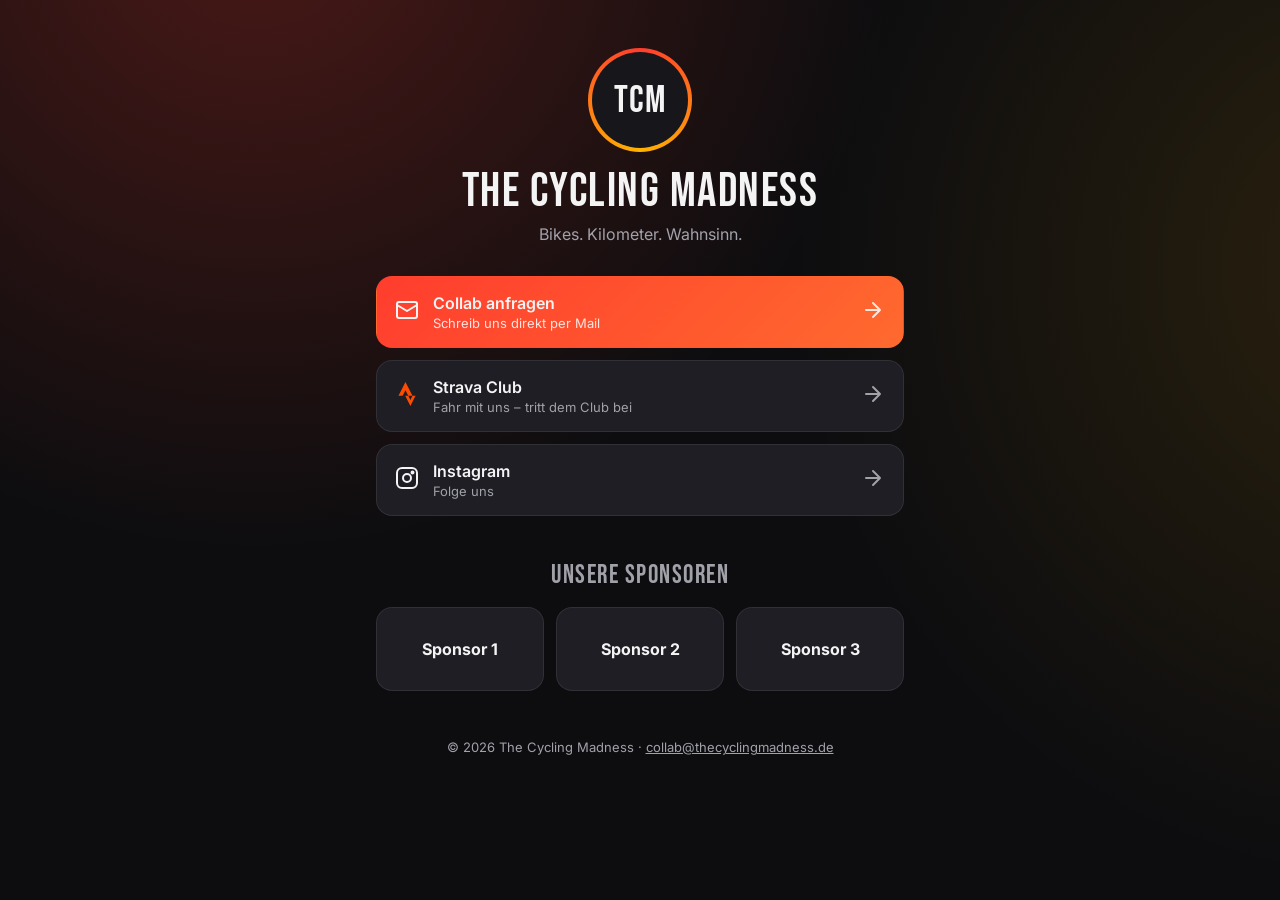
==== index.html @ dc025ad7 "Add The Cycling Madness linktree site Static link-in-bio page with collab mail form, Strava club lin" ====
<!doctype html>
<html lang="de">
<head>
  <meta charset="utf-8">
  <meta name="viewport" content="width=device-width, initial-scale=1">
  <title>{name} – Links</title>
  <meta name="description" content="The Cycling Madness – Strava Club, Veranstaltungen, Sponsoren und Collab-Anfragen.">
  <meta name="theme-color" content="#0d0d0f">
  <link rel="icon" href="data:image/svg+xml,<svg xmlns='http://www.w3.org/2000/svg' viewBox='0 0 100 100'><text y='.9em' font-size='90'>🚴</text></svg>">
  <link rel="preconnect" href="https://fonts.googleapis.com">
  <link rel="preconnect" href="https://fonts.gstatic.com" crossorigin>
  <link href="https://fonts.googleapis.com/css2?family=Bebas+Neue&family=Inter:wght@400;600;700&display=swap" rel="stylesheet">
  <link rel="stylesheet" href="style.css">
</head>
<body>
  <main class="wrap">
    <header class="profile" id="profile"></header>

    <nav class="links" id="links" aria-label="Links"></nav>

    <section class="section" aria-labelledby="sponsors-title">
      <h2 class="section-title" id="sponsors-title">Unsere Sponsoren</h2>
      <div class="sponsors" id="sponsors"></div>
    </section>

    <footer id="footer"></footer>
  </main>

  <script src="data.js"></script>
  <script src="app.js"></script>
</body>
</html>
---- style.css ----
:root {
  --bg: #0d0d0f;
  --bg-2: #17171b;
  --card: #1e1e24;
  --card-hover: #26262e;
  --text: #f4f4f5;
  --muted: #a1a1aa;
  --accent: #ff3d2e;
  --accent-2: #ffb300;
  --strava: #fc4c02;
  --border: rgba(255, 255, 255, 0.08);
  --radius: 16px;
}

* { box-sizing: border-box; }

html, body { margin: 0; }

body {
  min-height: 100vh;
  font-family: "Inter", system-ui, -apple-system, "Segoe UI", Roboto, sans-serif;
  color: var(--text);
  background:
    radial-gradient(circle at 20% -10%, rgba(255, 61, 46, 0.25), transparent 45%),
    radial-gradient(circle at 110% 30%, rgba(255, 179, 0, 0.12), transparent 40%),
    var(--bg);
  background-attachment: fixed;
  -webkit-font-smoothing: antialiased;
}

a { color: inherit; }

.wrap {
  max-width: 560px;
  margin: 0 auto;
  padding: 48px 16px 40px;
}

/* ---------- Header ---------- */
.profile { text-align: center; margin-bottom: 32px; }

.avatar {
  width: 104px;
  height: 104px;
  margin: 0 auto 16px;
  border-radius: 50%;
  padding: 4px;
  background: conic-gradient(var(--accent), var(--accent-2), var(--accent));
  animation: spin 8s linear infinite;
}
.avatar-inner {
  width: 100%;
  height: 100%;
  border-radius: 50%;
  background: var(--bg-2);
  display: grid;
  place-items: center;
  overflow: hidden;
  animation: spin 8s linear infinite reverse;
}
.avatar img { width: 100%; height: 100%; object-fit: cover; }
.avatar span {
  font-family: "Bebas Neue", Impact, sans-serif;
  font-size: 38px;
  letter-spacing: 1px;
}
@keyframes spin { to { transform: rotate(360deg); } }
@media (prefers-reduced-motion: reduce) {
  .avatar, .avatar-inner { animation: none; }
}

h1 {
  font-family: "Bebas Neue", Impact, sans-serif;
  font-weight: 400;
  font-size: clamp(36px, 9vw, 48px);
  letter-spacing: 1.5px;
  line-height: 1;
  margin: 0 0 8px;
}
.tagline { color: var(--muted); margin: 0; }

/* ---------- Link buttons ---------- */
.links { display: flex; flex-direction: column; gap: 12px; }

.btn {
  display: flex;
  align-items: center;
  gap: 14px;
  width: 100%;
  padding: 16px 18px;
  border: 1px solid var(--border);
  border-radius: var(--radius);
  background: var(--card);
  color: var(--text);
  font: inherit;
  font-weight: 600;
  text-decoration: none;
  text-align: left;
  cursor: pointer;
  transition: transform 0.15s ease, background 0.15s ease, border-color 0.15s ease;
}
.btn:hover { background: var(--card-hover); transform: translateY(-2px); border-color: rgba(255,255,255,0.18); }
.btn:focus-visible { outline: 2px solid var(--accent-2); outline-offset: 2px; }
.btn .label { flex: 1; }
.btn .sub { display: block; font-weight: 400; font-size: 13px; color: var(--muted); margin-top: 2px; }
.btn .arrow { color: var(--muted); }
.btn svg { width: 24px; height: 24px; flex-shrink: 0; }

.btn-primary {
  background: linear-gradient(135deg, var(--accent), #ff6a2e);
  border-color: transparent;
}
.btn-primary:hover { background: linear-gradient(135deg, #ff5244, #ff7d45); border-color: transparent; }
.btn-primary .sub, .btn-primary .arrow { color: rgba(255,255,255,0.85); }

.btn-strava .icon-wrap { color: var(--strava); }

.badge {
  background: var(--accent-2);
  color: #111;
  font-size: 12px;
  font-weight: 700;
  padding: 3px 9px;
  border-radius: 999px;
}

/* ---------- Collab form ---------- */
.collab {
  display: none;
  margin-top: -4px;
  padding: 18px;
  border: 1px solid var(--border);
  border-radius: var(--radius);
  background: var(--bg-2);
}
.collab.open { display: block; }
.collab label { display: block; font-size: 13px; color: var(--muted); margin: 12px 0 6px; }
.collab label:first-child { margin-top: 0; }
.collab input, .collab select, .collab textarea {
  width: 100%;
  padding: 12px;
  border-radius: 10px;
  border: 1px solid var(--border);
  background: var(--card);
  color: var(--text);
  font: inherit;
}
.collab textarea { min-height: 110px; resize: vertical; }
.collab input:focus, .collab select:focus, .collab textarea:focus { outline: 2px solid var(--accent); border-color: transparent; }
.collab .btn { justify-content: center; margin-top: 16px; text-align: center; }
.collab .hint { font-size: 12px; color: var(--muted); margin: 12px 0 0; text-align: center; }
.collab .hint a { color: var(--accent-2); }

/* ---------- Sections ---------- */
.section { margin-top: 44px; }
.section-title {
  font-family: "Bebas Neue", Impact, sans-serif;
  font-weight: 400;
  font-size: 26px;
  letter-spacing: 1.5px;
  text-align: center;
  margin: 0 0 16px;
  color: var(--muted);
}

/* ---------- Sponsors ---------- */
.sponsors {
  display: grid;
  grid-template-columns: repeat(auto-fill, minmax(140px, 1fr));
  gap: 12px;
}
.sponsor {
  display: grid;
  place-items: center;
  min-height: 84px;
  padding: 14px;
  border: 1px solid var(--border);
  border-radius: var(--radius);
  background: var(--card);
  text-decoration: none;
  font-weight: 700;
  text-align: center;
  transition: transform 0.15s ease, background 0.15s ease;
}
.sponsor:hover { transform: translateY(-2px); background: var(--card-hover); }
.sponsor img { max-width: 100%; max-height: 52px; object-fit: contain; }

/* ---------- Events ---------- */
.back {
  display: inline-flex;
  align-items: center;
  gap: 6px;
  color: var(--muted);
  text-decoration: none;
  margin-bottom: 24px;
}
.back:hover { color: var(--text); }

.event {
  display: flex;
  gap: 16px;
  padding: 18px;
  border: 1px solid var(--border);
  border-radius: var(--radius);
  background: var(--card);
  margin-bottom: 12px;
}
.event-date {
  flex-shrink: 0;
  width: 64px;
  text-align: center;
  padding: 8px 0;
  border-radius: 12px;
  background: linear-gradient(160deg, var(--accent), #ff6a2e);
  align-self: flex-start;
}
.event-date .day { display: block; font-family: "Bebas Neue", Impact, sans-serif; font-size: 34px; line-height: 1; }
.event-date .month { display: block; font-size: 12px; font-weight: 700; text-transform: uppercase; letter-spacing: 1px; }
.event-date .year { display: block; font-size: 11px; opacity: 0.85; }
.event h3 { margin: 0 0 6px; font-size: 18px; }
.event .meta { margin: 0 0 8px; color: var(--muted); font-size: 14px; display: flex; flex-wrap: wrap; gap: 4px 14px; }
.event p { margin: 0; line-height: 1.5; }
.event .event-link {
  display: inline-block;
  margin-top: 12px;
  color: var(--accent-2);
  font-weight: 600;
  text-decoration: none;
}
.event .event-link:hover { text-decoration: underline; }
.event.past { opacity: 0.55; }
.event.past .event-date { background: #3a3a44; }

.empty {
  text-align: center;
  padding: 32px 18px;
  border: 1px dashed var(--border);
  border-radius: var(--radius);
  color: var(--muted);
}
.empty a { color: var(--accent-2); }

/* ---------- Footer ---------- */
footer { margin-top: 48px; text-align: center; font-size: 13px; color: var(--muted); }
footer a { color: var(--muted); }

@media (max-width: 380px) {
  .event { flex-direction: column; }
  .event-date { width: 100%; display: flex; justify-content: center; align-items: baseline; gap: 8px; }
}
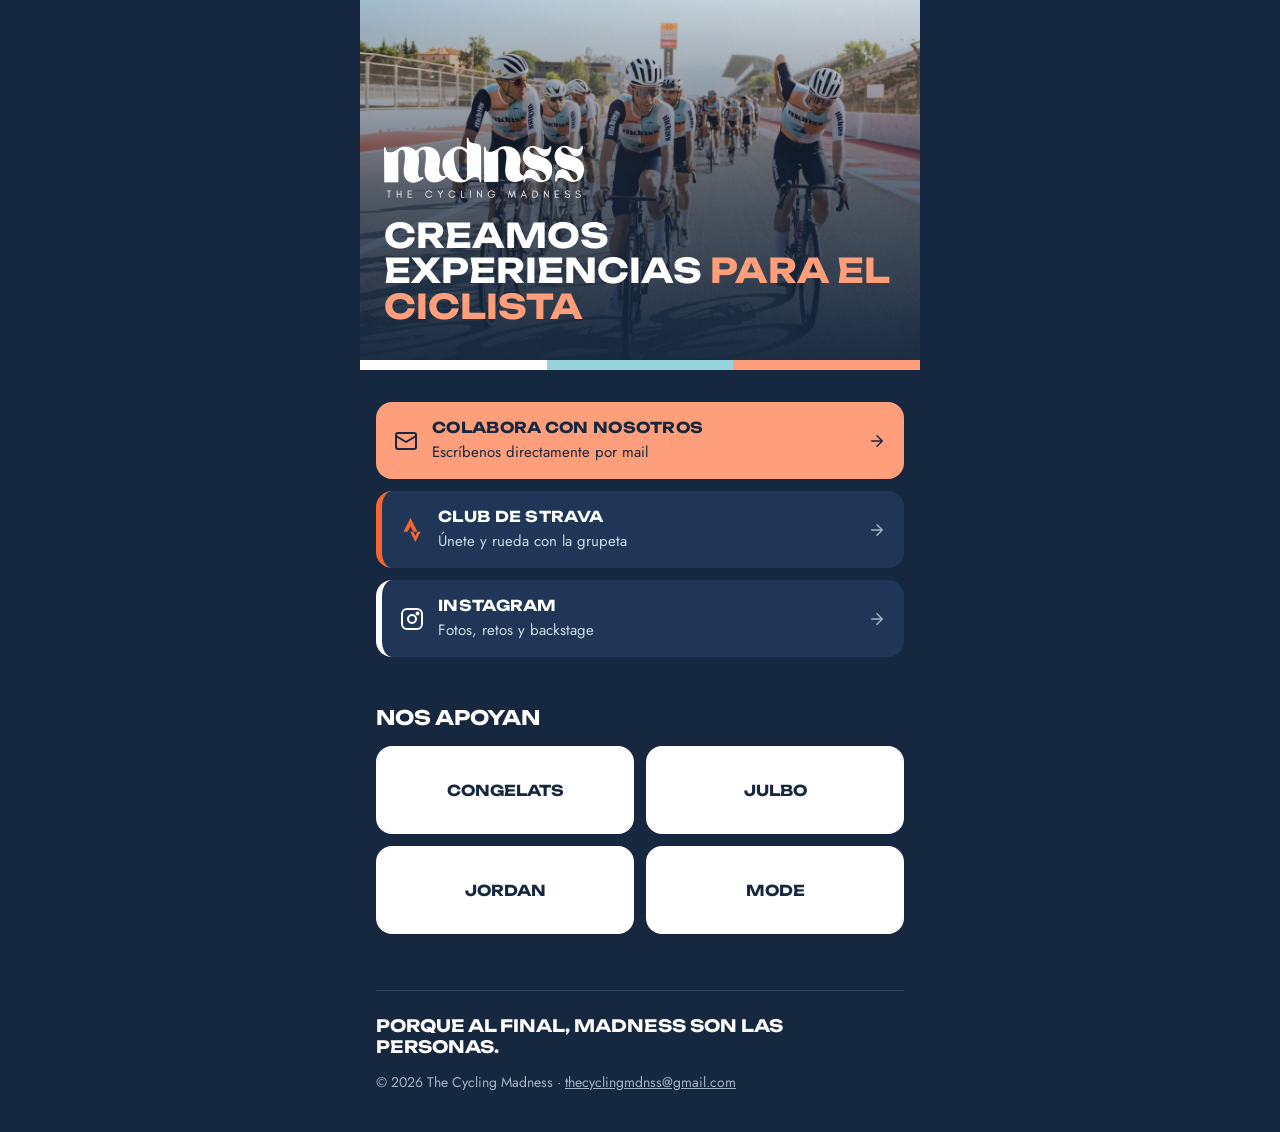
==== commit 1c046752: "Apply mdnss brand book to the linktree Use the brand palette (navy, light blue, salmon), Unbounded +" ====
--- a/index.html
+++ b/index.html
@@ -1,25 +1,26 @@
 <!doctype html>
-<html lang="de">
+<html lang="es">
 <head>
   <meta charset="utf-8">
   <meta name="viewport" content="width=device-width, initial-scale=1">
-  <title>{name} – Links</title>
-  <meta name="description" content="The Cycling Madness – Strava Club, Veranstaltungen, Sponsoren und Collab-Anfragen.">
-  <meta name="theme-color" content="#0d0d0f">
-  <link rel="icon" href="data:image/svg+xml,<svg xmlns='http://www.w3.org/2000/svg' viewBox='0 0 100 100'><text y='.9em' font-size='90'>🚴</text></svg>">
+  <title>mdnss · {name}</title>
+  <meta name="description" content="mdnss · The Cycling Madness – Creamos experiencias para el ciclista. Club de Strava, próximas experiencias, patrocinadores y colaboraciones.">
+  <meta name="theme-color" content="#162840">
+  <link rel="icon" href="assets/logo-navy.png">
   <link rel="preconnect" href="https://fonts.googleapis.com">
   <link rel="preconnect" href="https://fonts.gstatic.com" crossorigin>
-  <link href="https://fonts.googleapis.com/css2?family=Bebas+Neue&family=Inter:wght@400;600;700&display=swap" rel="stylesheet">
+  <link href="https://fonts.googleapis.com/css2?family=Unbounded:wght@700&family=Jost:wght@400;600&display=swap" rel="stylesheet">
   <link rel="stylesheet" href="style.css">
 </head>
 <body>
   <main class="wrap">
-    <header class="profile" id="profile"></header>
+    <header class="hero" id="hero"></header>
+    <div class="stripe" aria-hidden="true"><span></span><span></span><span></span></div>
 
-    <nav class="links" id="links" aria-label="Links"></nav>
+    <nav class="links" id="links" aria-label="Enlaces"></nav>
 
     <section class="section" aria-labelledby="sponsors-title">
-      <h2 class="section-title" id="sponsors-title">Unsere Sponsoren</h2>
+      <h2 class="section-title" id="sponsors-title">Nos apoyan</h2>
       <div class="sponsors" id="sponsors"></div>
     </section>
 
--- a/style.css
+++ b/style.css
@@ -1,15 +1,21 @@
+/* Farben und Schriften nach dem mdnss Brand Book */
 :root {
-  --bg: #0d0d0f;
-  --bg-2: #17171b;
-  --card: #1e1e24;
-  --card-hover: #26262e;
-  --text: #f4f4f5;
-  --muted: #a1a1aa;
-  --accent: #ff3d2e;
-  --accent-2: #ffb300;
-  --strava: #fc4c02;
-  --border: rgba(255, 255, 255, 0.08);
+  --navy: #162840;
+  --navy-raised: #1f3656;
+  --navy-hover: #284368;
+  --light-blue: #96d2d9;
+  --salmon: #ff9e7a;
+  --white: #ffffff;
+  --petrol: #345c72;
+  --ice: #d4edf4;
+  --orange: #f46530;
+  --text-soft: #c9dde6;
+  --text-faint: #9fb6c4;
+  --line: rgba(212, 237, 244, 0.14);
   --radius: 16px;
+  --font-display: "Unbounded", "Arial Black", Arial, sans-serif;
+  /* Brand-Textschrift ist Glacial Indifference; Jost ersetzt sie im Web (wie im Brand Book) */
+  --font-text: "Jost", Arial, sans-serif;
 }
 
 * { box-sizing: border-box; }
@@ -18,13 +24,10 @@
 
 body {
   min-height: 100vh;
-  font-family: "Inter", system-ui, -apple-system, "Segoe UI", Roboto, sans-serif;
-  color: var(--text);
-  background:
-    radial-gradient(circle at 20% -10%, rgba(255, 61, 46, 0.25), transparent 45%),
-    radial-gradient(circle at 110% 30%, rgba(255, 179, 0, 0.12), transparent 40%),
-    var(--bg);
-  background-attachment: fixed;
+  font-family: var(--font-text);
+  font-size: 17px;
+  color: var(--white);
+  background: var(--navy);
   -webkit-font-smoothing: antialiased;
 }
 
@@ -33,51 +36,62 @@
 .wrap {
   max-width: 560px;
   margin: 0 auto;
-  padding: 48px 16px 40px;
-}
-
-/* ---------- Header ---------- */
-.profile { text-align: center; margin-bottom: 32px; }
-
-.avatar {
-  width: 104px;
-  height: 104px;
-  margin: 0 auto 16px;
-  border-radius: 50%;
-  padding: 4px;
-  background: conic-gradient(var(--accent), var(--accent-2), var(--accent));
-  animation: spin 8s linear infinite;
-}
-.avatar-inner {
-  width: 100%;
-  height: 100%;
-  border-radius: 50%;
-  background: var(--bg-2);
-  display: grid;
-  place-items: center;
+  padding: 0 16px 40px;
+}
+
+/* ---------- Hero ---------- */
+.hero {
+  position: relative;
+  margin: 0 -16px;
+  min-height: 360px;
+  display: flex;
+  flex-direction: column;
+  justify-content: flex-end;
+  padding: 32px 24px 36px;
+  background: var(--navy) center 40% / cover no-repeat;
   overflow: hidden;
-  animation: spin 8s linear infinite reverse;
-}
-.avatar img { width: 100%; height: 100%; object-fit: cover; }
-.avatar span {
-  font-family: "Bebas Neue", Impact, sans-serif;
-  font-size: 38px;
-  letter-spacing: 1px;
-}
-@keyframes spin { to { transform: rotate(360deg); } }
-@media (prefers-reduced-motion: reduce) {
-  .avatar, .avatar-inner { animation: none; }
-}
-
-h1 {
-  font-family: "Bebas Neue", Impact, sans-serif;
-  font-weight: 400;
-  font-size: clamp(36px, 9vw, 48px);
-  letter-spacing: 1.5px;
-  line-height: 1;
-  margin: 0 0 8px;
-}
-.tagline { color: var(--muted); margin: 0; }
+}
+.hero::before {
+  content: "";
+  position: absolute;
+  inset: 0;
+  background: linear-gradient(to top, rgba(22, 40, 64, 0.97) 0%, rgba(22, 40, 64, 0.72) 45%, rgba(22, 40, 64, 0.12) 100%);
+}
+.hero > * { position: relative; }
+.hero .logo { width: 200px; max-width: 60%; height: auto; display: block; margin-bottom: 20px; }
+.hero h1 {
+  font-family: var(--font-display);
+  font-weight: 700;
+  font-size: clamp(26px, 7vw, 34px);
+  line-height: 1.04;
+  text-transform: uppercase;
+  margin: 0;
+}
+.hero h1 span { color: var(--salmon); }
+
+.hero.compact { min-height: 240px; padding-top: 64px; }
+.hero.compact h1 { font-size: clamp(24px, 6.4vw, 30px); }
+
+/* Farbstreifen weiß · light blue · salmon */
+.stripe { display: flex; height: 10px; margin: 0 -16px 32px; }
+.stripe span { flex: 1; }
+.stripe span:nth-child(1) { background: var(--white); }
+.stripe span:nth-child(2) { background: var(--light-blue); }
+.stripe span:nth-child(3) { background: var(--salmon); }
+
+.back {
+  position: absolute;
+  top: 20px;
+  left: 20px;
+  z-index: 1;
+  font-size: 13px;
+  font-weight: 600;
+  letter-spacing: 0.18em;
+  text-transform: uppercase;
+  color: var(--white);
+  text-decoration: none;
+}
+.back:hover { color: var(--salmon); }
 
 /* ---------- Link buttons ---------- */
 .links { display: flex; flex-direction: column; gap: 12px; }
@@ -88,163 +102,237 @@
   gap: 14px;
   width: 100%;
   padding: 16px 18px;
-  border: 1px solid var(--border);
-  border-radius: var(--radius);
-  background: var(--card);
-  color: var(--text);
+  border: 0;
+  border-left: 6px solid var(--accent, var(--white));
+  border-radius: var(--radius);
+  background: var(--navy-raised);
+  color: var(--white);
   font: inherit;
-  font-weight: 600;
   text-decoration: none;
   text-align: left;
   cursor: pointer;
-  transition: transform 0.15s ease, background 0.15s ease, border-color 0.15s ease;
-}
-.btn:hover { background: var(--card-hover); transform: translateY(-2px); border-color: rgba(255,255,255,0.18); }
-.btn:focus-visible { outline: 2px solid var(--accent-2); outline-offset: 2px; }
-.btn .label { flex: 1; }
-.btn .sub { display: block; font-weight: 400; font-size: 13px; color: var(--muted); margin-top: 2px; }
-.btn .arrow { color: var(--muted); }
+  transition: transform 0.15s ease, background 0.15s ease;
+}
+.btn:hover { background: var(--navy-hover); transform: translateY(-2px); }
+.btn:focus-visible { outline: 2px solid var(--salmon); outline-offset: 2px; }
+.btn .label {
+  flex: 1;
+  font-family: var(--font-display);
+  font-weight: 700;
+  font-size: 15px;
+  letter-spacing: 0.02em;
+  text-transform: uppercase;
+}
+.btn .sub {
+  display: block;
+  margin-top: 4px;
+  font-family: var(--font-text);
+  font-weight: 400;
+  font-size: 15px;
+  letter-spacing: 0;
+  text-transform: none;
+  color: var(--text-soft);
+}
+.btn .icon-wrap { color: var(--accent, var(--white)); display: flex; }
+.btn .arrow { color: var(--text-faint); display: flex; }
 .btn svg { width: 24px; height: 24px; flex-shrink: 0; }
+.btn .arrow svg { width: 18px; height: 18px; }
 
 .btn-primary {
-  background: linear-gradient(135deg, var(--accent), #ff6a2e);
-  border-color: transparent;
-}
-.btn-primary:hover { background: linear-gradient(135deg, #ff5244, #ff7d45); border-color: transparent; }
-.btn-primary .sub, .btn-primary .arrow { color: rgba(255,255,255,0.85); }
-
-.btn-strava .icon-wrap { color: var(--strava); }
+  border-left: 0;
+  background: var(--salmon);
+  color: var(--navy);
+}
+.btn-primary:hover { background: #ffb293; }
+.btn-primary .icon-wrap, .btn-primary .arrow, .btn-primary .sub { color: var(--navy); }
+
+.accent-white { --accent: var(--white); }
+.accent-blue { --accent: var(--light-blue); }
+.accent-salmon { --accent: var(--salmon); }
+.accent-orange { --accent: var(--orange); }
 
 .badge {
-  background: var(--accent-2);
-  color: #111;
-  font-size: 12px;
-  font-weight: 700;
-  padding: 3px 9px;
+  background: var(--light-blue);
+  color: var(--navy);
+  font-size: 13px;
+  font-weight: 600;
+  padding: 2px 9px;
   border-radius: 999px;
 }
 
-/* ---------- Collab form ---------- */
+/* ---------- Collab-Formular ---------- */
 .collab {
   display: none;
-  margin-top: -4px;
-  padding: 18px;
-  border: 1px solid var(--border);
-  border-radius: var(--radius);
-  background: var(--bg-2);
+  padding: 20px 18px;
+  border-radius: var(--radius);
+  background: var(--ice);
+  color: var(--navy);
 }
 .collab.open { display: block; }
-.collab label { display: block; font-size: 13px; color: var(--muted); margin: 12px 0 6px; }
+.collab label {
+  display: block;
+  font-size: 12px;
+  font-weight: 600;
+  letter-spacing: 0.18em;
+  text-transform: uppercase;
+  color: var(--petrol);
+  margin: 14px 0 6px;
+}
 .collab label:first-child { margin-top: 0; }
 .collab input, .collab select, .collab textarea {
   width: 100%;
   padding: 12px;
   border-radius: 10px;
-  border: 1px solid var(--border);
-  background: var(--card);
-  color: var(--text);
+  border: 2px solid transparent;
+  background: var(--white);
+  color: var(--navy);
   font: inherit;
 }
 .collab textarea { min-height: 110px; resize: vertical; }
-.collab input:focus, .collab select:focus, .collab textarea:focus { outline: 2px solid var(--accent); border-color: transparent; }
-.collab .btn { justify-content: center; margin-top: 16px; text-align: center; }
-.collab .hint { font-size: 12px; color: var(--muted); margin: 12px 0 0; text-align: center; }
-.collab .hint a { color: var(--accent-2); }
-
-/* ---------- Sections ---------- */
-.section { margin-top: 44px; }
+.collab input:focus, .collab select:focus, .collab textarea:focus { outline: none; border-color: var(--petrol); }
+.collab .send {
+  width: 100%;
+  margin-top: 16px;
+  padding: 14px;
+  border: 0;
+  border-radius: 12px;
+  background: var(--navy);
+  color: var(--white);
+  font-family: var(--font-display);
+  font-weight: 700;
+  font-size: 14px;
+  letter-spacing: 0.04em;
+  text-transform: uppercase;
+  cursor: pointer;
+}
+.collab .send:hover { background: var(--petrol); }
+.collab .hint { font-size: 14px; color: var(--petrol); margin: 12px 0 0; text-align: center; }
+.collab .hint a { color: var(--navy); font-weight: 600; }
+
+/* ---------- Abschnitte ---------- */
+.section { margin-top: 48px; }
 .section-title {
-  font-family: "Bebas Neue", Impact, sans-serif;
-  font-weight: 400;
-  font-size: 26px;
-  letter-spacing: 1.5px;
-  text-align: center;
+  font-family: var(--font-display);
+  font-weight: 700;
+  font-size: 20px;
+  text-transform: uppercase;
   margin: 0 0 16px;
-  color: var(--muted);
-}
-
-/* ---------- Sponsors ---------- */
+}
+
+/* ---------- Sponsoren ---------- */
 .sponsors {
   display: grid;
-  grid-template-columns: repeat(auto-fill, minmax(140px, 1fr));
+  grid-template-columns: repeat(2, 1fr);
   gap: 12px;
 }
 .sponsor {
   display: grid;
   place-items: center;
-  min-height: 84px;
+  min-height: 88px;
   padding: 14px;
-  border: 1px solid var(--border);
-  border-radius: var(--radius);
-  background: var(--card);
+  border-radius: var(--radius);
+  background: var(--white);
+  color: var(--navy);
   text-decoration: none;
-  font-weight: 700;
+  font-family: var(--font-display);
+  font-weight: 700;
+  font-size: 15px;
+  text-transform: uppercase;
   text-align: center;
-  transition: transform 0.15s ease, background 0.15s ease;
-}
-.sponsor:hover { transform: translateY(-2px); background: var(--card-hover); }
+  transition: transform 0.15s ease;
+}
+a.sponsor:hover { transform: translateY(-2px); }
 .sponsor img { max-width: 100%; max-height: 52px; object-fit: contain; }
 
-/* ---------- Events ---------- */
-.back {
-  display: inline-flex;
-  align-items: center;
-  gap: 6px;
-  color: var(--muted);
-  text-decoration: none;
-  margin-bottom: 24px;
-}
-.back:hover { color: var(--text); }
-
+/* ---------- Veranstaltungen ---------- */
 .event {
+  position: relative;
   display: flex;
   gap: 16px;
-  padding: 18px;
-  border: 1px solid var(--border);
-  border-radius: var(--radius);
-  background: var(--card);
-  margin-bottom: 12px;
+  padding: 20px 18px;
+  border-radius: var(--radius);
+  border-top: 8px solid var(--accent, var(--white));
+  background: var(--navy-raised);
+  margin-bottom: 14px;
 }
 .event-date {
   flex-shrink: 0;
-  width: 64px;
+  width: 66px;
   text-align: center;
   padding: 8px 0;
   border-radius: 12px;
-  background: linear-gradient(160deg, var(--accent), #ff6a2e);
+  background: var(--accent, var(--white));
+  color: var(--navy);
   align-self: flex-start;
 }
-.event-date .day { display: block; font-family: "Bebas Neue", Impact, sans-serif; font-size: 34px; line-height: 1; }
-.event-date .month { display: block; font-size: 12px; font-weight: 700; text-transform: uppercase; letter-spacing: 1px; }
-.event-date .year { display: block; font-size: 11px; opacity: 0.85; }
-.event h3 { margin: 0 0 6px; font-size: 18px; }
-.event .meta { margin: 0 0 8px; color: var(--muted); font-size: 14px; display: flex; flex-wrap: wrap; gap: 4px 14px; }
-.event p { margin: 0; line-height: 1.5; }
+.event-date .day { display: block; font-family: var(--font-display); font-weight: 700; font-size: 28px; line-height: 1.1; }
+.event-date .month { display: block; font-size: 12px; font-weight: 600; text-transform: uppercase; letter-spacing: 0.14em; }
+.event-date .year { display: block; font-size: 12px; }
+.event .type {
+  font-size: 12px;
+  font-weight: 600;
+  letter-spacing: 0.2em;
+  text-transform: uppercase;
+  color: var(--accent, var(--white));
+  margin: 0 0 6px;
+}
+.event h3 {
+  font-family: var(--font-display);
+  font-weight: 700;
+  font-size: 19px;
+  line-height: 1.15;
+  text-transform: uppercase;
+  margin: 0 0 8px;
+}
+.event h3 .edition { color: var(--accent, var(--white)); }
+.event .meta {
+  margin: 0 0 10px;
+  font-size: 15px;
+  color: var(--light-blue);
+  display: flex;
+  flex-direction: column;
+  gap: 2px;
+}
+.event p { margin: 0; line-height: 1.5; color: var(--text-soft); }
 .event .event-link {
   display: inline-block;
   margin-top: 12px;
-  color: var(--accent-2);
+  color: var(--salmon);
   font-weight: 600;
   text-decoration: none;
 }
 .event .event-link:hover { text-decoration: underline; }
-.event.past { opacity: 0.55; }
-.event.past .event-date { background: #3a3a44; }
+.event .sign { margin-top: 12px; font-size: 13px; letter-spacing: 0.14em; text-transform: uppercase; color: var(--text-faint); }
+.event.past { opacity: 0.6; }
 
 .empty {
-  text-align: center;
-  padding: 32px 18px;
-  border: 1px dashed var(--border);
-  border-radius: var(--radius);
-  color: var(--muted);
-}
-.empty a { color: var(--accent-2); }
+  padding: 28px 20px;
+  border-radius: var(--radius);
+  background: var(--navy-raised);
+  color: var(--text-soft);
+  line-height: 1.5;
+}
+.empty a { color: var(--salmon); }
 
 /* ---------- Footer ---------- */
-footer { margin-top: 48px; text-align: center; font-size: 13px; color: var(--muted); }
-footer a { color: var(--muted); }
-
-@media (max-width: 380px) {
-  .event { flex-direction: column; }
-  .event-date { width: 100%; display: flex; justify-content: center; align-items: baseline; gap: 8px; }
-}
+footer {
+  margin-top: 56px;
+  padding-top: 24px;
+  border-top: 1px solid var(--line);
+  color: var(--text-faint);
+  font-size: 14px;
+}
+footer .closing {
+  font-family: var(--font-display);
+  font-weight: 700;
+  font-size: 17px;
+  line-height: 1.25;
+  text-transform: uppercase;
+  color: var(--white);
+  margin: 0 0 14px;
+}
+footer a { color: var(--text-faint); }
+
+@media (prefers-reduced-motion: reduce) {
+  .btn, .sponsor { transition: none; }
+}
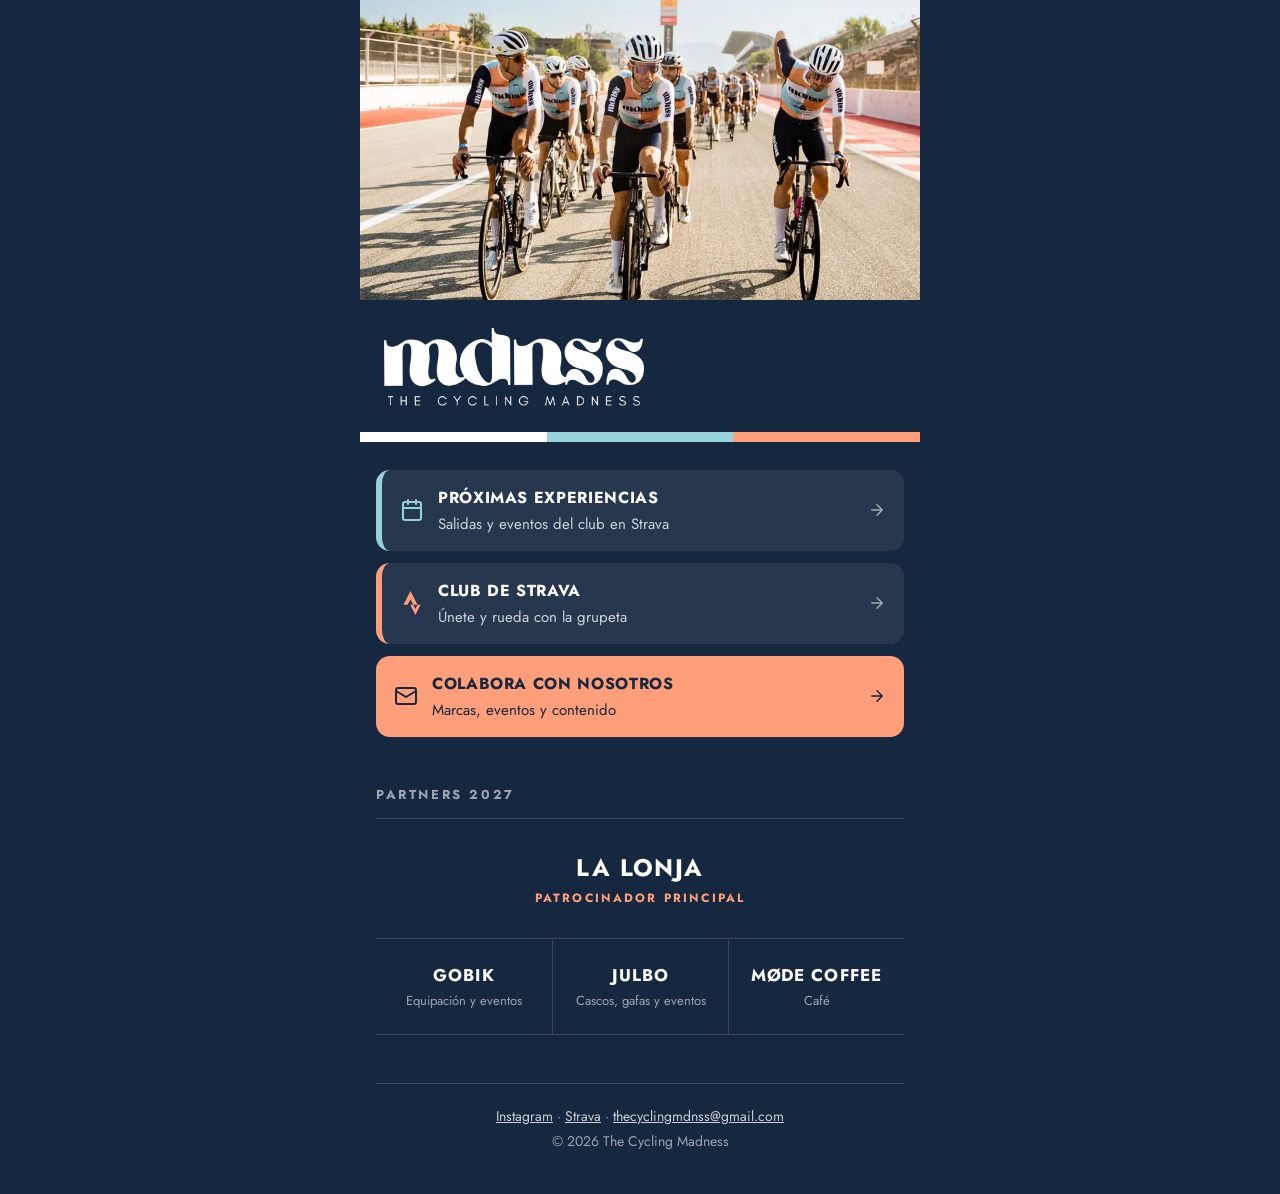
==== commit 6e360b30: "Update linktree to 2027 partners and current brand rules - Partners 2027: La Lonja as main sponsor, " ====
--- a/index.html
+++ b/index.html
@@ -3,13 +3,25 @@
 <head>
   <meta charset="utf-8">
   <meta name="viewport" content="width=device-width, initial-scale=1">
-  <title>mdnss · {name}</title>
-  <meta name="description" content="mdnss · The Cycling Madness – Creamos experiencias para el ciclista. Club de Strava, próximas experiencias, patrocinadores y colaboraciones.">
+  <title>mdnss · The Cycling Madness</title>
+  <meta name="description" content="Salidas, eventos y retos de mdnss · The Cycling Madness. Únete al club de Strava o colabora con nosotros.">
   <meta name="theme-color" content="#162840">
-  <link rel="icon" href="assets/logo-navy.png">
+  <meta property="og:type" content="website">
+  <meta property="og:site_name" content="mdnss · The Cycling Madness">
+  <meta property="og:title" content="mdnss · The Cycling Madness">
+  <meta property="og:description" content="Salidas, eventos y retos de mdnss · The Cycling Madness. Únete al club de Strava o colabora con nosotros.">
+  <meta property="og:url" content="https://mdnss-links.netlify.app/">
+  <meta property="og:image" content="https://mdnss-links.netlify.app/assets/og.jpg">
+  <meta property="og:image:width" content="1200">
+  <meta property="og:image:height" content="630">
+  <meta property="og:locale" content="es_ES">
+  <meta name="twitter:card" content="summary_large_image">
+  <link rel="icon" type="image/png" href="assets/favicon.png">
+  <link rel="apple-touch-icon" href="assets/apple-touch-icon.png">
+  <link rel="preload" as="image" href="assets/hero.webp">
   <link rel="preconnect" href="https://fonts.googleapis.com">
   <link rel="preconnect" href="https://fonts.gstatic.com" crossorigin>
-  <link href="https://fonts.googleapis.com/css2?family=Unbounded:wght@700&family=Jost:wght@400;600&display=swap" rel="stylesheet">
+  <link href="https://fonts.googleapis.com/css2?family=Jost:wght@400;700&display=swap" rel="stylesheet">
   <link rel="stylesheet" href="style.css">
 </head>
 <body>
@@ -20,7 +32,7 @@
     <nav class="links" id="links" aria-label="Enlaces"></nav>
 
     <section class="section" aria-labelledby="sponsors-title">
-      <h2 class="section-title" id="sponsors-title">Nos apoyan</h2>
+      <h2 class="section-title" id="sponsors-title">Partners 2027</h2>
       <div class="sponsors" id="sponsors"></div>
     </section>
 
--- a/style.css
+++ b/style.css
@@ -1,21 +1,23 @@
-/* Farben und Schriften nach dem mdnss Brand Book */
+/*
+ * mdnss Brand: nur vier Farben (Navy, Light Blue, Salmon, Weiß), keine Verläufe.
+ * Schrift laut Brand: Glacial Indifference. Bis die Schriftdateien da sind,
+ * steht Jost als schlichter Ersatz (wie im Brand Book).
+ */
 :root {
   --navy: #162840;
-  --navy-raised: #1f3656;
-  --navy-hover: #284368;
   --light-blue: #96d2d9;
   --salmon: #ff9e7a;
   --white: #ffffff;
-  --petrol: #345c72;
-  --ice: #d4edf4;
-  --orange: #f46530;
-  --text-soft: #c9dde6;
-  --text-faint: #9fb6c4;
-  --line: rgba(212, 237, 244, 0.14);
-  --radius: 16px;
-  --font-display: "Unbounded", "Arial Black", Arial, sans-serif;
-  /* Brand-Textschrift ist Glacial Indifference; Jost ersetzt sie im Web (wie im Brand Book) */
-  --font-text: "Jost", Arial, sans-serif;
+
+  /* Abstufungen nur als Transparenz von Weiß auf Navy, keine neuen Farbtöne */
+  --surface: rgba(255, 255, 255, 0.07);
+  --surface-hover: rgba(255, 255, 255, 0.12);
+  --text-soft: rgba(255, 255, 255, 0.78);
+  --text-faint: rgba(255, 255, 255, 0.58);
+  --line: rgba(255, 255, 255, 0.14);
+
+  --radius: 14px;
+  --font: "Glacial Indifference", "Jost", Arial, sans-serif;
 }
 
 * { box-sizing: border-box; }
@@ -24,7 +26,7 @@
 
 body {
   min-height: 100vh;
-  font-family: var(--font-text);
+  font-family: var(--font);
   font-size: 17px;
   color: var(--white);
   background: var(--navy);
@@ -39,41 +41,34 @@
   padding: 0 16px 40px;
 }
 
-/* ---------- Hero ---------- */
+/* ---------- Kopf: Foto frei, darunter Navy-Block mit Logo ---------- */
 .hero {
   position: relative;
   margin: 0 -16px;
-  min-height: 360px;
-  display: flex;
-  flex-direction: column;
-  justify-content: flex-end;
-  padding: 32px 24px 36px;
-  background: var(--navy) center 40% / cover no-repeat;
-  overflow: hidden;
-}
-.hero::before {
-  content: "";
-  position: absolute;
-  inset: 0;
-  background: linear-gradient(to top, rgba(22, 40, 64, 0.97) 0%, rgba(22, 40, 64, 0.72) 45%, rgba(22, 40, 64, 0.12) 100%);
-}
-.hero > * { position: relative; }
-.hero .logo { width: 200px; max-width: 60%; height: auto; display: block; margin-bottom: 20px; }
+}
+.hero-photo {
+  display: block;
+  width: 100%;
+  height: 300px;
+  object-fit: cover;
+  object-position: center 40%;
+}
+.hero-brand { padding: 28px 24px 26px; }
+.hero .logo { width: 260px; max-width: 72%; height: auto; display: block; }
 .hero h1 {
-  font-family: var(--font-display);
-  font-weight: 700;
-  font-size: clamp(26px, 7vw, 34px);
-  line-height: 1.04;
-  text-transform: uppercase;
-  margin: 0;
-}
-.hero h1 span { color: var(--salmon); }
-
-.hero.compact { min-height: 240px; padding-top: 64px; }
-.hero.compact h1 { font-size: clamp(24px, 6.4vw, 30px); }
-
-/* Farbstreifen weiß · light blue · salmon */
-.stripe { display: flex; height: 10px; margin: 0 -16px 32px; }
+  font-weight: 700;
+  font-size: clamp(26px, 7vw, 32px);
+  line-height: 1.05;
+  text-transform: uppercase;
+  letter-spacing: 0.02em;
+  margin: 18px 0 0;
+}
+
+.hero.compact .hero-photo { height: 170px; }
+.hero.compact .logo { width: 170px; }
+
+/* Geteilte Farbblöcke: Weiß · Light Blue · Salmon */
+.stripe { display: flex; height: 10px; margin: 0 -16px 28px; }
 .stripe span { flex: 1; }
 .stripe span:nth-child(1) { background: var(--white); }
 .stripe span:nth-child(2) { background: var(--light-blue); }
@@ -81,19 +76,21 @@
 
 .back {
   position: absolute;
-  top: 20px;
-  left: 20px;
+  top: 14px;
+  left: 14px;
   z-index: 1;
+  padding: 6px 12px;
+  border-radius: 999px;
+  background: var(--navy);
   font-size: 13px;
-  font-weight: 600;
+  font-weight: 700;
   letter-spacing: 0.18em;
   text-transform: uppercase;
-  color: var(--white);
   text-decoration: none;
 }
 .back:hover { color: var(--salmon); }
 
-/* ---------- Link buttons ---------- */
+/* ---------- Link-Buttons ---------- */
 .links { display: flex; flex-direction: column; gap: 12px; }
 
 .btn {
@@ -105,7 +102,7 @@
   border: 0;
   border-left: 6px solid var(--accent, var(--white));
   border-radius: var(--radius);
-  background: var(--navy-raised);
+  background: var(--surface);
   color: var(--white);
   font: inherit;
   text-decoration: none;
@@ -113,20 +110,18 @@
   cursor: pointer;
   transition: transform 0.15s ease, background 0.15s ease;
 }
-.btn:hover { background: var(--navy-hover); transform: translateY(-2px); }
-.btn:focus-visible { outline: 2px solid var(--salmon); outline-offset: 2px; }
+.btn:hover { background: var(--surface-hover); transform: translateY(-2px); }
+.btn:focus-visible, .copy:focus-visible, .sponsor:focus-visible { outline: 2px solid var(--salmon); outline-offset: 2px; }
 .btn .label {
   flex: 1;
-  font-family: var(--font-display);
-  font-weight: 700;
-  font-size: 15px;
-  letter-spacing: 0.02em;
+  font-weight: 700;
+  font-size: 16px;
+  letter-spacing: 0.04em;
   text-transform: uppercase;
 }
 .btn .sub {
   display: block;
   margin-top: 4px;
-  font-family: var(--font-text);
   font-weight: 400;
   font-size: 15px;
   letter-spacing: 0;
@@ -138,24 +133,24 @@
 .btn svg { width: 24px; height: 24px; flex-shrink: 0; }
 .btn .arrow svg { width: 18px; height: 18px; }
 
+/* Collab: Salmon-Fläche mit Navy-Text */
 .btn-primary {
   border-left: 0;
   background: var(--salmon);
   color: var(--navy);
 }
-.btn-primary:hover { background: #ffb293; }
+.btn-primary:hover { background: var(--salmon); }
 .btn-primary .icon-wrap, .btn-primary .arrow, .btn-primary .sub { color: var(--navy); }
 
 .accent-white { --accent: var(--white); }
 .accent-blue { --accent: var(--light-blue); }
 .accent-salmon { --accent: var(--salmon); }
-.accent-orange { --accent: var(--orange); }
 
 .badge {
   background: var(--light-blue);
   color: var(--navy);
   font-size: 13px;
-  font-weight: 600;
+  font-weight: 700;
   padding: 2px 9px;
   border-radius: 999px;
 }
@@ -165,17 +160,16 @@
   display: none;
   padding: 20px 18px;
   border-radius: var(--radius);
-  background: var(--ice);
+  background: var(--white);
   color: var(--navy);
 }
 .collab.open { display: block; }
 .collab label {
   display: block;
   font-size: 12px;
-  font-weight: 600;
+  font-weight: 700;
   letter-spacing: 0.18em;
   text-transform: uppercase;
-  color: var(--petrol);
   margin: 14px 0 6px;
 }
 .collab label:first-child { margin-top: 0; }
@@ -183,13 +177,13 @@
   width: 100%;
   padding: 12px;
   border-radius: 10px;
-  border: 2px solid transparent;
+  border: 2px solid var(--light-blue);
   background: var(--white);
   color: var(--navy);
   font: inherit;
 }
 .collab textarea { min-height: 110px; resize: vertical; }
-.collab input:focus, .collab select:focus, .collab textarea:focus { outline: none; border-color: var(--petrol); }
+.collab input:focus, .collab select:focus, .collab textarea:focus { outline: none; border-color: var(--navy); }
 .collab .send {
   width: 100%;
   margin-top: 16px;
@@ -198,61 +192,97 @@
   border-radius: 12px;
   background: var(--navy);
   color: var(--white);
-  font-family: var(--font-display);
-  font-weight: 700;
+  font: inherit;
+  font-weight: 700;
+  font-size: 15px;
+  letter-spacing: 0.08em;
+  text-transform: uppercase;
+  cursor: pointer;
+}
+.copy-row {
+  display: flex;
+  align-items: center;
+  justify-content: space-between;
+  gap: 10px;
+  margin-top: 14px;
   font-size: 14px;
-  letter-spacing: 0.04em;
-  text-transform: uppercase;
+}
+.copy {
+  display: inline-flex;
+  align-items: center;
+  gap: 6px;
+  padding: 8px 12px;
+  border: 0;
+  border-radius: 999px;
+  background: var(--light-blue);
+  color: var(--navy);
+  font: inherit;
+  font-weight: 700;
+  font-size: 14px;
   cursor: pointer;
-}
-.collab .send:hover { background: var(--petrol); }
-.collab .hint { font-size: 14px; color: var(--petrol); margin: 12px 0 0; text-align: center; }
-.collab .hint a { color: var(--navy); font-weight: 600; }
+  white-space: nowrap;
+}
+.copy svg { width: 16px; height: 16px; }
+.collab .hint { font-size: 14px; margin: 8px 0 0; text-align: right; }
 
 /* ---------- Abschnitte ---------- */
 .section { margin-top: 48px; }
 .section-title {
-  font-family: var(--font-display);
-  font-weight: 700;
-  font-size: 20px;
-  text-transform: uppercase;
-  margin: 0 0 16px;
-}
-
-/* ---------- Sponsoren ---------- */
+  font-weight: 700;
+  font-size: 13px;
+  letter-spacing: 0.2em;
+  text-transform: uppercase;
+  color: var(--text-faint);
+  margin: 0 0 14px;
+}
+
+/* ---------- Partner: ruhige Reihe, einfarbig weiß ---------- */
 .sponsors {
   display: grid;
-  grid-template-columns: repeat(2, 1fr);
-  gap: 12px;
+  grid-template-columns: repeat(3, 1fr);
+  border-top: 1px solid var(--line);
 }
 .sponsor {
-  display: grid;
-  place-items: center;
-  min-height: 88px;
-  padding: 14px;
-  border-radius: var(--radius);
-  background: var(--white);
-  color: var(--navy);
+  display: flex;
+  flex-direction: column;
+  align-items: center;
+  justify-content: center;
+  gap: 6px;
+  min-height: 96px;
+  padding: 16px 8px;
+  border-bottom: 1px solid var(--line);
+  color: var(--white);
   text-decoration: none;
-  font-family: var(--font-display);
-  font-weight: 700;
-  font-size: 15px;
-  text-transform: uppercase;
   text-align: center;
-  transition: transform 0.15s ease;
-}
-a.sponsor:hover { transform: translateY(-2px); }
-.sponsor img { max-width: 100%; max-height: 52px; object-fit: contain; }
+}
+.sponsor + .sponsor:not(.main) { border-left: 1px solid var(--line); }
+.sponsor.main + .sponsor { border-left: 0; }
+.sponsor .name {
+  font-weight: 700;
+  font-size: 17px;
+  letter-spacing: 0.06em;
+  text-transform: uppercase;
+}
+.sponsor .role {
+  font-size: 13px;
+  line-height: 1.3;
+  color: var(--text-faint);
+}
+.sponsor img { max-width: 100%; height: 36px; object-fit: contain; }
+.sponsor.main { grid-column: 1 / -1; min-height: 120px; }
+.sponsor.main .name { font-size: 24px; }
+.sponsor.main img { height: 56px; }
+.sponsor.main .role { color: var(--salmon); letter-spacing: 0.18em; text-transform: uppercase; font-weight: 700; font-size: 12px; }
+a.sponsor:hover .name { color: var(--light-blue); }
 
 /* ---------- Veranstaltungen ---------- */
 .event {
-  position: relative;
   display: flex;
   gap: 16px;
   padding: 20px 18px;
   border-radius: var(--radius);
   border-top: 8px solid var(--accent, var(--white));
-  background: var(--navy-raised);
+  background: var(--surface);
   margin-bottom: 14px;
 }
 .event-date {
@@ -265,21 +295,20 @@
   color: var(--navy);
   align-self: flex-start;
 }
-.event-date .day { display: block; font-family: var(--font-display); font-weight: 700; font-size: 28px; line-height: 1.1; }
-.event-date .month { display: block; font-size: 12px; font-weight: 600; text-transform: uppercase; letter-spacing: 0.14em; }
+.event-date .day { display: block; font-weight: 700; font-size: 28px; line-height: 1.1; }
+.event-date .month { display: block; font-size: 12px; font-weight: 700; text-transform: uppercase; letter-spacing: 0.14em; }
 .event-date .year { display: block; font-size: 12px; }
 .event .type {
   font-size: 12px;
-  font-weight: 600;
+  font-weight: 700;
   letter-spacing: 0.2em;
   text-transform: uppercase;
   color: var(--accent, var(--white));
   margin: 0 0 6px;
 }
 .event h3 {
-  font-family: var(--font-display);
-  font-weight: 700;
-  font-size: 19px;
+  font-weight: 700;
+  font-size: 20px;
   line-height: 1.15;
   text-transform: uppercase;
   margin: 0 0 8px;
@@ -298,7 +327,7 @@
   display: inline-block;
   margin-top: 12px;
   color: var(--salmon);
-  font-weight: 600;
+  font-weight: 700;
   text-decoration: none;
 }
 .event .event-link:hover { text-decoration: underline; }
@@ -308,7 +337,7 @@
 .empty {
   padding: 28px 20px;
   border-radius: var(--radius);
-  background: var(--navy-raised);
+  background: var(--surface);
   color: var(--text-soft);
   line-height: 1.5;
 }
@@ -316,23 +345,16 @@
 
 /* ---------- Footer ---------- */
 footer {
-  margin-top: 56px;
-  padding-top: 24px;
+  margin-top: 48px;
+  padding-top: 20px;
   border-top: 1px solid var(--line);
   color: var(--text-faint);
   font-size: 14px;
-}
-footer .closing {
-  font-family: var(--font-display);
-  font-weight: 700;
-  font-size: 17px;
-  line-height: 1.25;
-  text-transform: uppercase;
-  color: var(--white);
-  margin: 0 0 14px;
-}
-footer a { color: var(--text-faint); }
+  line-height: 1.8;
+  text-align: center;
+}
+footer a { color: var(--text-soft); }
 
 @media (prefers-reduced-motion: reduce) {
-  .btn, .sponsor { transition: none; }
-}
+  .btn { transition: none; }
+}
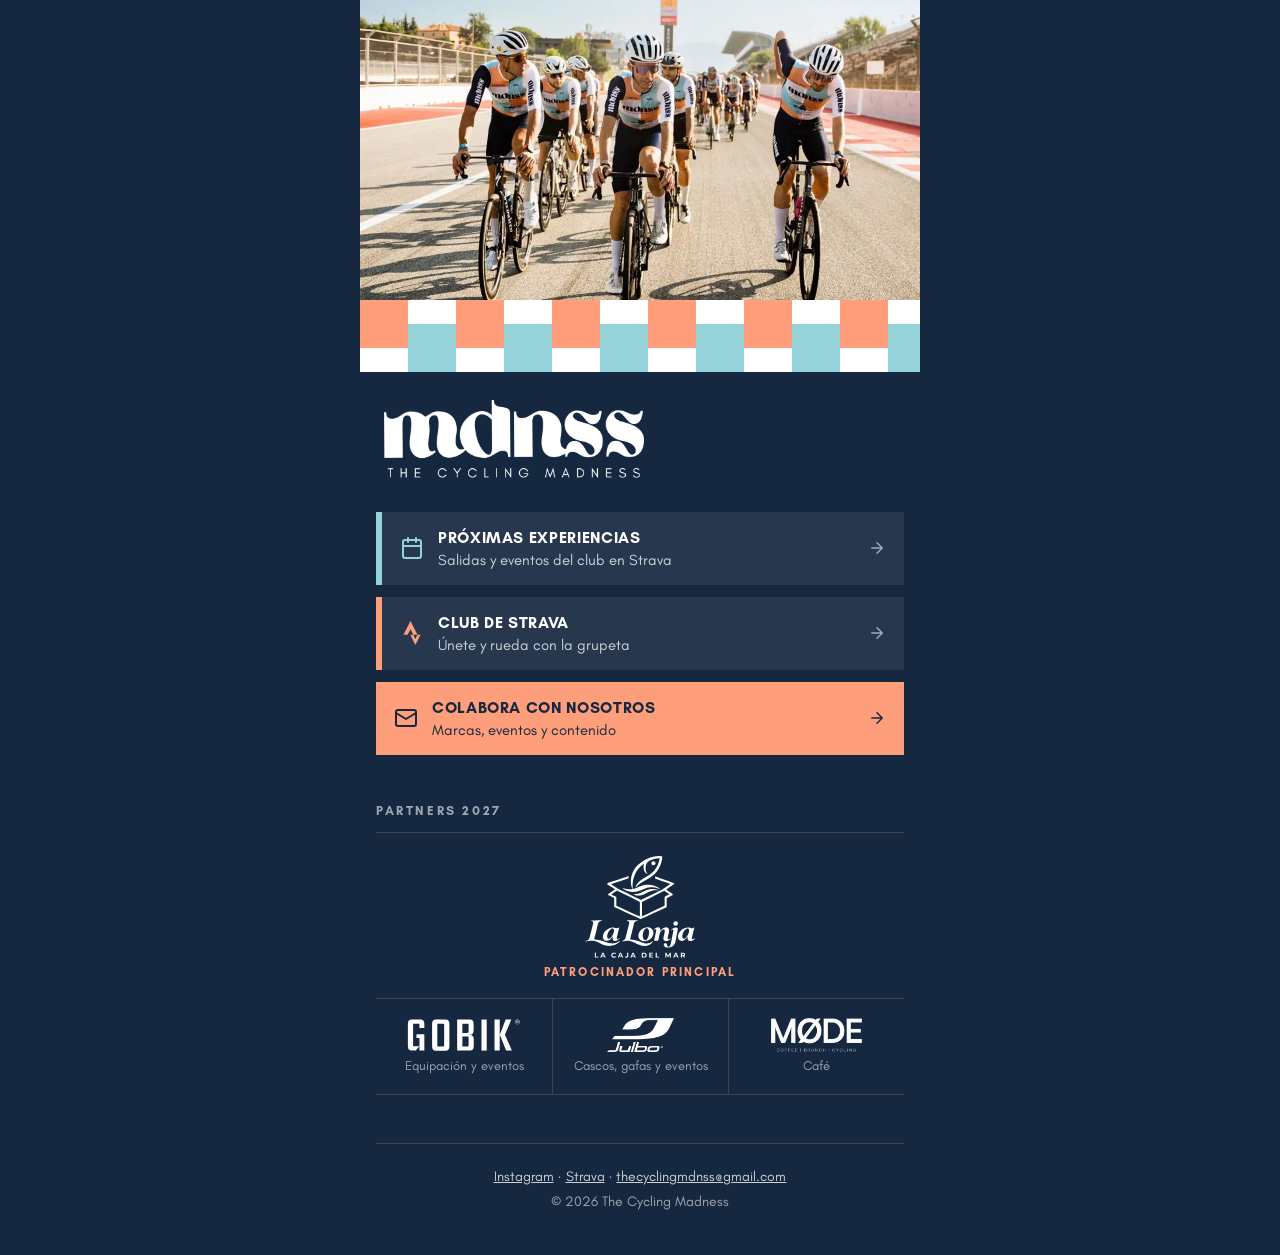
==== commit 6d49b56b: "Use Glacial Indifference, brand blocks and square corners Embed the supplied Glacial Indifference OT" ====
--- a/index.html
+++ b/index.html
@@ -19,15 +19,12 @@
   <link rel="icon" type="image/png" href="assets/favicon.png">
   <link rel="apple-touch-icon" href="assets/apple-touch-icon.png">
   <link rel="preload" as="image" href="assets/hero.webp">
-  <link rel="preconnect" href="https://fonts.googleapis.com">
-  <link rel="preconnect" href="https://fonts.gstatic.com" crossorigin>
-  <link href="https://fonts.googleapis.com/css2?family=Jost:wght@400;700&display=swap" rel="stylesheet">
+  <link rel="preload" as="font" type="font/otf" href="assets/fonts/GlacialIndifference-Bold.otf" crossorigin>
   <link rel="stylesheet" href="style.css">
 </head>
 <body>
   <main class="wrap">
     <header class="hero" id="hero"></header>
-    <div class="stripe" aria-hidden="true"><span></span><span></span><span></span></div>
 
     <nav class="links" id="links" aria-label="Enlaces"></nav>
 
--- a/style.css
+++ b/style.css
@@ -1,8 +1,22 @@
 /*
- * mdnss Brand: nur vier Farben (Navy, Light Blue, Salmon, Weiß), keine Verläufe.
- * Schrift laut Brand: Glacial Indifference. Bis die Schriftdateien da sind,
- * steht Jost als schlichter Ersatz (wie im Brand Book).
+ * mdnss Brand: nur vier Farben (Navy, Light Blue, Salmon, Weiß),
+ * keine Verläufe, keine runden Ecken, Schrift Glacial Indifference.
  */
+@font-face {
+  font-family: "Glacial Indifference";
+  src: url("assets/fonts/GlacialIndifference-Regular.otf") format("opentype");
+  font-weight: 400;
+  font-style: normal;
+  font-display: swap;
+}
+@font-face {
+  font-family: "Glacial Indifference";
+  src: url("assets/fonts/GlacialIndifference-Bold.otf") format("opentype");
+  font-weight: 700;
+  font-style: normal;
+  font-display: swap;
+}
+
 :root {
   --navy: #162840;
   --light-blue: #96d2d9;
@@ -16,8 +30,8 @@
   --text-faint: rgba(255, 255, 255, 0.58);
   --line: rgba(255, 255, 255, 0.14);
 
-  --radius: 14px;
-  --font: "Glacial Indifference", "Jost", Arial, sans-serif;
+  --radius: 0;
+  --font: "Glacial Indifference", Arial, sans-serif;
 }
 
 * { box-sizing: border-box; }
@@ -67,12 +81,15 @@
 .hero.compact .hero-photo { height: 170px; }
 .hero.compact .logo { width: 170px; }
 
-/* Geteilte Farbblöcke: Weiß · Light Blue · Salmon */
-.stripe { display: flex; height: 10px; margin: 0 -16px 28px; }
-.stripe span { flex: 1; }
-.stripe span:nth-child(1) { background: var(--white); }
-.stripe span:nth-child(2) { background: var(--light-blue); }
-.stripe span:nth-child(3) { background: var(--salmon); }
+/* Bloques: versetzte Quadrate in Salmon, Weiß und Light Blue; Navy ist der Rahmen darunter */
+.bloques {
+  display: block;
+  width: 100%;
+  height: 72px;
+  background: url("assets/bloques.svg") left top / auto 100% no-repeat;
+}
+.hero.compact .bloques { height: 48px; }
+.hero { margin-bottom: 8px; }
 
 .back {
   position: absolute;
@@ -80,7 +97,7 @@
   left: 14px;
   z-index: 1;
   padding: 6px 12px;
-  border-radius: 999px;
+  border-radius: 0;
   background: var(--navy);
   font-size: 13px;
   font-weight: 700;
@@ -152,7 +169,7 @@
   font-size: 13px;
   font-weight: 700;
   padding: 2px 9px;
-  border-radius: 999px;
+  border-radius: 0;
 }
 
 /* ---------- Collab-Formular ---------- */
@@ -176,7 +193,7 @@
 .collab input, .collab select, .collab textarea {
   width: 100%;
   padding: 12px;
-  border-radius: 10px;
+  border-radius: 0;
   border: 2px solid var(--light-blue);
   background: var(--white);
   color: var(--navy);
@@ -189,7 +206,7 @@
   margin-top: 16px;
   padding: 14px;
   border: 0;
-  border-radius: 12px;
+  border-radius: 0;
   background: var(--navy);
   color: var(--white);
   font: inherit;
@@ -213,7 +230,7 @@
   gap: 6px;
   padding: 8px 12px;
   border: 0;
-  border-radius: 999px;
+  border-radius: 0;
   background: var(--light-blue);
   color: var(--navy);
   font: inherit;
@@ -268,10 +285,10 @@
   line-height: 1.3;
   color: var(--text-faint);
 }
-.sponsor img { max-width: 100%; height: 36px; object-fit: contain; }
-.sponsor.main { grid-column: 1 / -1; min-height: 120px; }
+.sponsor img { max-width: 100%; height: 34px; object-fit: contain; }
+.sponsor.main { grid-column: 1 / -1; min-height: 120px; padding: 22px 8px 18px; }
 .sponsor.main .name { font-size: 24px; }
-.sponsor.main img { height: 56px; }
+.sponsor.main img { height: 104px; }
 .sponsor.main .role { color: var(--salmon); letter-spacing: 0.18em; text-transform: uppercase; font-weight: 700; font-size: 12px; }
 a.sponsor:hover .name { color: var(--light-blue); }
 
@@ -290,7 +307,7 @@
   width: 66px;
   text-align: center;
   padding: 8px 0;
-  border-radius: 12px;
+  border-radius: 0;
   background: var(--accent, var(--white));
   color: var(--navy);
   align-self: flex-start;
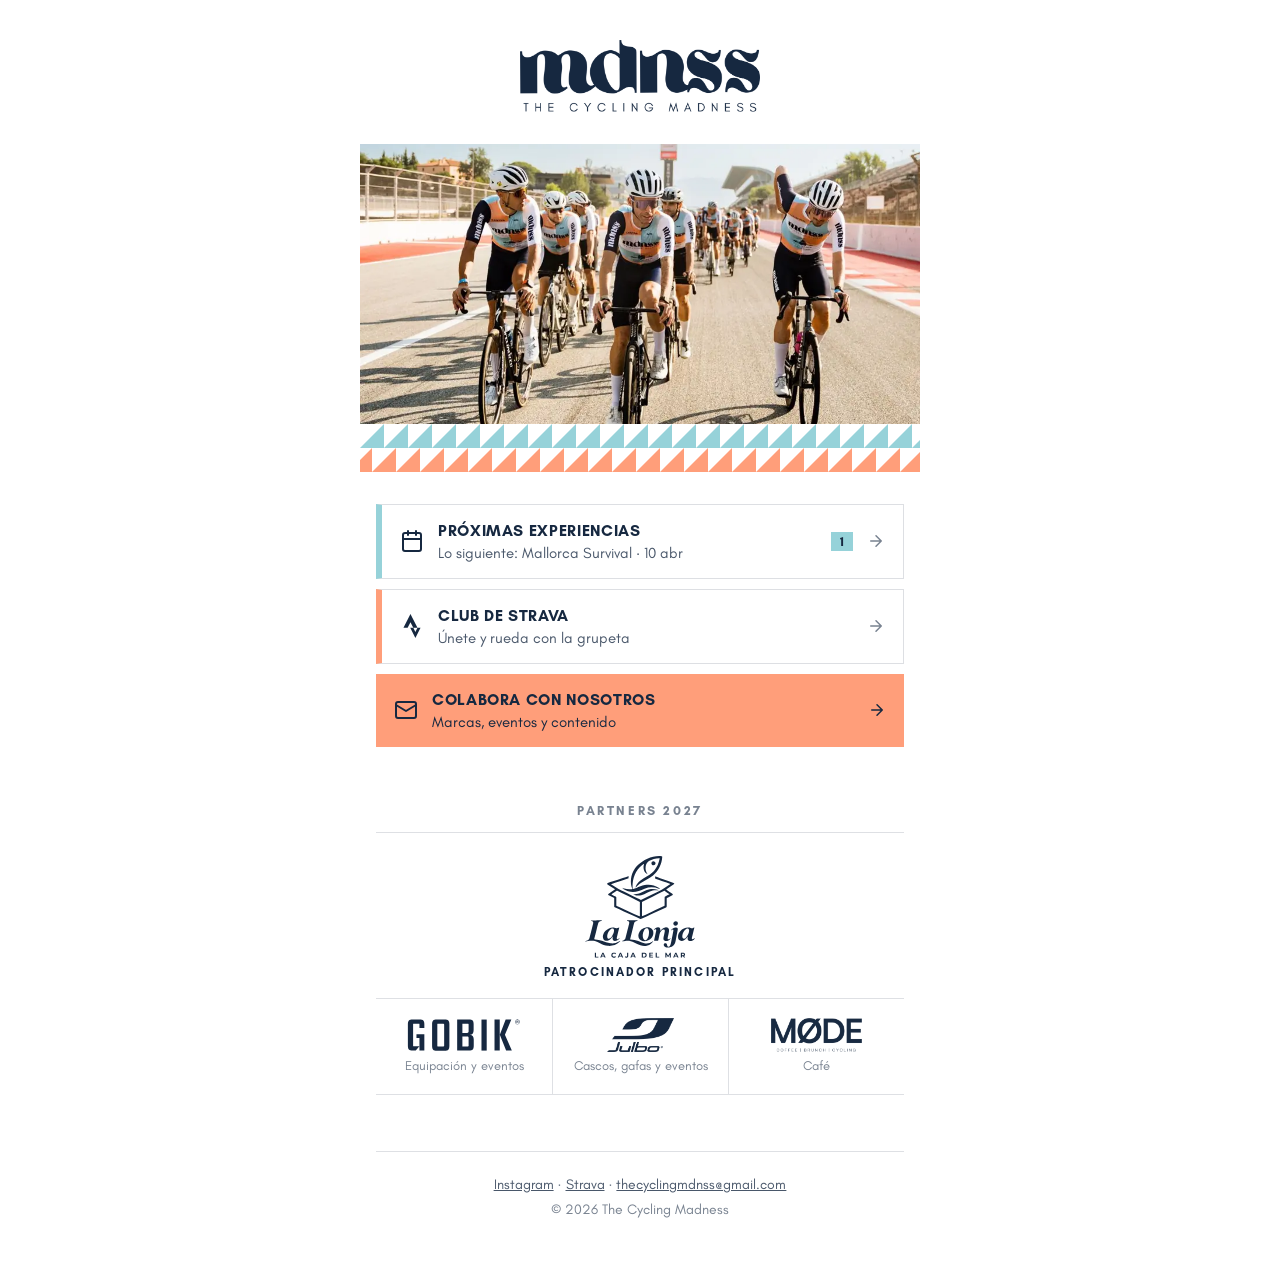
==== commit 47f21780: "Switch to a clean white design with the new M pattern White page with the navy logo, the circuit pho" ====
--- a/index.html
+++ b/index.html
@@ -5,7 +5,7 @@
   <meta name="viewport" content="width=device-width, initial-scale=1">
   <title>mdnss · The Cycling Madness</title>
   <meta name="description" content="Salidas, eventos y retos de mdnss · The Cycling Madness. Únete al club de Strava o colabora con nosotros.">
-  <meta name="theme-color" content="#162840">
+  <meta name="theme-color" content="#ffffff">
   <meta property="og:type" content="website">
   <meta property="og:site_name" content="mdnss · The Cycling Madness">
   <meta property="og:title" content="mdnss · The Cycling Madness">
--- a/style.css
+++ b/style.css
@@ -17,18 +17,18 @@
   font-display: swap;
 }
 
+/* Weiße, ruhige Seite: Navy für Text, Light Blue und Salmon nur als Flächen. */
 :root {
   --navy: #162840;
   --light-blue: #96d2d9;
   --salmon: #ff9e7a;
   --white: #ffffff;
 
-  /* Abstufungen nur als Transparenz von Weiß auf Navy, keine neuen Farbtöne */
-  --surface: rgba(255, 255, 255, 0.07);
-  --surface-hover: rgba(255, 255, 255, 0.12);
-  --text-soft: rgba(255, 255, 255, 0.78);
-  --text-faint: rgba(255, 255, 255, 0.58);
-  --line: rgba(255, 255, 255, 0.14);
+  /* Abstufungen nur als Transparenz von Navy auf Weiß, keine neuen Farbtöne */
+  --text-soft: rgba(22, 40, 64, 0.78);
+  --text-faint: rgba(22, 40, 64, 0.58);
+  --line: rgba(22, 40, 64, 0.14);
+  --hover: rgba(150, 210, 217, 0.18);
 
   --radius: 0;
   --font: "Glacial Indifference", Arial, sans-serif;
@@ -42,8 +42,8 @@
   min-height: 100vh;
   font-family: var(--font);
   font-size: 17px;
-  color: var(--white);
-  background: var(--navy);
+  color: var(--navy);
+  background: var(--white);
   -webkit-font-smoothing: antialiased;
 }
 
@@ -55,60 +55,55 @@
   padding: 0 16px 40px;
 }
 
-/* ---------- Kopf: Foto frei, darunter Navy-Block mit Logo ---------- */
+/* ---------- Kopf: Logo auf Weiß, Foto, darunter das M-Muster ---------- */
 .hero {
   position: relative;
-  margin: 0 -16px;
+  margin: 0 -16px 32px;
+}
+.hero-brand { padding: 40px 24px 28px; text-align: center; }
+.hero .logo { width: 240px; max-width: 70%; height: auto; display: inline-block; }
+.hero h1 {
+  font-weight: 700;
+  font-size: clamp(24px, 6.4vw, 30px);
+  line-height: 1.05;
+  text-transform: uppercase;
+  letter-spacing: 0.04em;
+  margin: 22px 0 0;
 }
 .hero-photo {
   display: block;
   width: 100%;
-  height: 300px;
+  height: 280px;
   object-fit: cover;
   object-position: center 40%;
 }
-.hero-brand { padding: 28px 24px 26px; }
-.hero .logo { width: 260px; max-width: 72%; height: auto; display: block; }
-.hero h1 {
-  font-weight: 700;
-  font-size: clamp(26px, 7vw, 32px);
-  line-height: 1.05;
-  text-transform: uppercase;
-  letter-spacing: 0.02em;
-  margin: 18px 0 0;
-}
-
-.hero.compact .hero-photo { height: 170px; }
-.hero.compact .logo { width: 170px; }
-
-/* Bloques: versetzte Quadrate in Salmon, Weiß und Light Blue; Navy ist der Rahmen darunter */
-.bloques {
+.m-band {
   display: block;
   width: 100%;
-  height: 72px;
-  background: url("assets/bloques.svg") left top / auto 100% no-repeat;
-}
-.hero.compact .bloques { height: 48px; }
-.hero { margin-bottom: 8px; }
+  height: 48px;
+  background: url("assets/m-band.svg") left top / auto 100% no-repeat;
+}
+
+.hero.compact .hero-brand { padding-top: 56px; }
+.hero.compact .logo { width: 150px; }
+.hero.compact .hero-photo { height: 150px; }
+.hero.compact .m-band { height: 36px; }
 
 .back {
   position: absolute;
-  top: 14px;
-  left: 14px;
+  top: 16px;
+  left: 16px;
   z-index: 1;
-  padding: 6px 12px;
-  border-radius: 0;
-  background: var(--navy);
   font-size: 13px;
   font-weight: 700;
   letter-spacing: 0.18em;
   text-transform: uppercase;
   text-decoration: none;
 }
-.back:hover { color: var(--salmon); }
+.back:hover { text-decoration: underline; }
 
 /* ---------- Link-Buttons ---------- */
-.links { display: flex; flex-direction: column; gap: 12px; }
+.links { display: flex; flex-direction: column; gap: 10px; }
 
 .btn {
   display: flex;
@@ -116,19 +111,19 @@
   gap: 14px;
   width: 100%;
   padding: 16px 18px;
-  border: 0;
-  border-left: 6px solid var(--accent, var(--white));
+  border: 1px solid var(--line);
+  border-left: 6px solid var(--accent, var(--navy));
   border-radius: var(--radius);
-  background: var(--surface);
-  color: var(--white);
+  background: var(--white);
+  color: var(--navy);
   font: inherit;
   text-decoration: none;
   text-align: left;
   cursor: pointer;
-  transition: transform 0.15s ease, background 0.15s ease;
-}
-.btn:hover { background: var(--surface-hover); transform: translateY(-2px); }
-.btn:focus-visible, .copy:focus-visible, .sponsor:focus-visible { outline: 2px solid var(--salmon); outline-offset: 2px; }
+  transition: background 0.15s ease;
+}
+.btn:hover { background: var(--hover); }
+.btn:focus-visible, .copy:focus-visible, .sponsor:focus-visible { outline: 2px solid var(--navy); outline-offset: 2px; }
 .btn .label {
   flex: 1;
   font-weight: 700;
@@ -145,21 +140,20 @@
   text-transform: none;
   color: var(--text-soft);
 }
-.btn .icon-wrap { color: var(--accent, var(--white)); display: flex; }
+.btn .icon-wrap { color: var(--navy); display: flex; }
 .btn .arrow { color: var(--text-faint); display: flex; }
 .btn svg { width: 24px; height: 24px; flex-shrink: 0; }
 .btn .arrow svg { width: 18px; height: 18px; }
 
 /* Collab: Salmon-Fläche mit Navy-Text */
 .btn-primary {
-  border-left: 0;
+  border: 0;
   background: var(--salmon);
-  color: var(--navy);
 }
 .btn-primary:hover { background: var(--salmon); }
 .btn-primary .icon-wrap, .btn-primary .arrow, .btn-primary .sub { color: var(--navy); }
 
-.accent-white { --accent: var(--white); }
+.accent-white { --accent: var(--navy); }
 .accent-blue { --accent: var(--light-blue); }
 .accent-salmon { --accent: var(--salmon); }
 
@@ -169,14 +163,14 @@
   font-size: 13px;
   font-weight: 700;
   padding: 2px 9px;
-  border-radius: 0;
 }
 
 /* ---------- Collab-Formular ---------- */
 .collab {
   display: none;
   padding: 20px 18px;
-  border-radius: var(--radius);
+  border: 1px solid var(--line);
+  border-top: 0;
   background: var(--white);
   color: var(--navy);
 }
@@ -194,13 +188,14 @@
   width: 100%;
   padding: 12px;
   border-radius: 0;
-  border: 2px solid var(--light-blue);
+  border: 1px solid var(--line);
+  border-bottom: 2px solid var(--navy);
   background: var(--white);
   color: var(--navy);
   font: inherit;
 }
 .collab textarea { min-height: 110px; resize: vertical; }
-.collab input:focus, .collab select:focus, .collab textarea:focus { outline: none; border-color: var(--navy); }
+.collab input:focus, .collab select:focus, .collab textarea:focus { outline: none; border-bottom-color: var(--salmon); }
 .collab .send {
   width: 100%;
   margin-top: 16px;
@@ -240,10 +235,10 @@
   white-space: nowrap;
 }
 .copy svg { width: 16px; height: 16px; }
-.collab .hint { font-size: 14px; margin: 8px 0 0; text-align: right; }
+.collab .hint { font-size: 14px; margin: 8px 0 0; text-align: right; color: var(--text-soft); }
 
 /* ---------- Abschnitte ---------- */
-.section { margin-top: 48px; }
+.section { margin-top: 56px; }
 .section-title {
   font-weight: 700;
   font-size: 13px;
@@ -251,9 +246,10 @@
   text-transform: uppercase;
   color: var(--text-faint);
   margin: 0 0 14px;
-}
-
-/* ---------- Partner: ruhige Reihe, einfarbig weiß ---------- */
+  text-align: center;
+}
+
+/* ---------- Partner: ruhige Reihe, einfarbig navy ---------- */
 .sponsors {
   display: grid;
   grid-template-columns: repeat(3, 1fr);
@@ -268,7 +264,7 @@
   min-height: 96px;
   padding: 16px 8px;
   border-bottom: 1px solid var(--line);
-  color: var(--white);
+  color: var(--navy);
   text-decoration: none;
   text-align: center;
 }
@@ -289,17 +285,17 @@
 .sponsor.main { grid-column: 1 / -1; min-height: 120px; padding: 22px 8px 18px; }
 .sponsor.main .name { font-size: 24px; }
 .sponsor.main img { height: 104px; }
-.sponsor.main .role { color: var(--salmon); letter-spacing: 0.18em; text-transform: uppercase; font-weight: 700; font-size: 12px; }
-a.sponsor:hover .name { color: var(--light-blue); }
+.sponsor.main .role { color: var(--navy); letter-spacing: 0.18em; text-transform: uppercase; font-weight: 700; font-size: 12px; }
+a.sponsor:hover { background: var(--hover); }
 
 /* ---------- Veranstaltungen ---------- */
 .event {
   display: flex;
   gap: 16px;
   padding: 20px 18px;
-  border-radius: var(--radius);
-  border-top: 8px solid var(--accent, var(--white));
-  background: var(--surface);
+  border: 1px solid var(--line);
+  border-top: 8px solid var(--accent, var(--navy));
+  background: var(--white);
   margin-bottom: 14px;
 }
 .event-date {
@@ -307,8 +303,7 @@
   width: 66px;
   text-align: center;
   padding: 8px 0;
-  border-radius: 0;
-  background: var(--accent, var(--white));
+  background: var(--accent, var(--navy));
   color: var(--navy);
   align-self: flex-start;
 }
@@ -320,7 +315,7 @@
   font-weight: 700;
   letter-spacing: 0.2em;
   text-transform: uppercase;
-  color: var(--accent, var(--white));
+  color: var(--text-faint);
   margin: 0 0 6px;
 }
 .event h3 {
@@ -330,11 +325,10 @@
   text-transform: uppercase;
   margin: 0 0 8px;
 }
-.event h3 .edition { color: var(--accent, var(--white)); }
 .event .meta {
   margin: 0 0 10px;
   font-size: 15px;
-  color: var(--light-blue);
+  font-weight: 700;
   display: flex;
   flex-direction: column;
   gap: 2px;
@@ -342,27 +336,31 @@
 .event p { margin: 0; line-height: 1.5; color: var(--text-soft); }
 .event .event-link {
   display: inline-block;
-  margin-top: 12px;
-  color: var(--salmon);
+  margin-top: 14px;
+  padding: 10px 14px;
+  background: var(--navy);
+  color: var(--white);
   font-weight: 700;
   text-decoration: none;
 }
-.event .event-link:hover { text-decoration: underline; }
+.event .event-link:hover { background: var(--salmon); color: var(--navy); }
 .event .sign { margin-top: 12px; font-size: 13px; letter-spacing: 0.14em; text-transform: uppercase; color: var(--text-faint); }
 .event.past { opacity: 0.6; }
 
+.more { margin: 4px 0 0; color: var(--text-soft); }
+.more a { color: var(--navy); font-weight: 700; }
+
 .empty {
   padding: 28px 20px;
-  border-radius: var(--radius);
-  background: var(--surface);
+  border: 1px solid var(--line);
   color: var(--text-soft);
   line-height: 1.5;
 }
-.empty a { color: var(--salmon); }
+.empty a { color: var(--navy); font-weight: 700; }
 
 /* ---------- Footer ---------- */
 footer {
-  margin-top: 48px;
+  margin-top: 56px;
   padding-top: 20px;
   border-top: 1px solid var(--line);
   color: var(--text-faint);
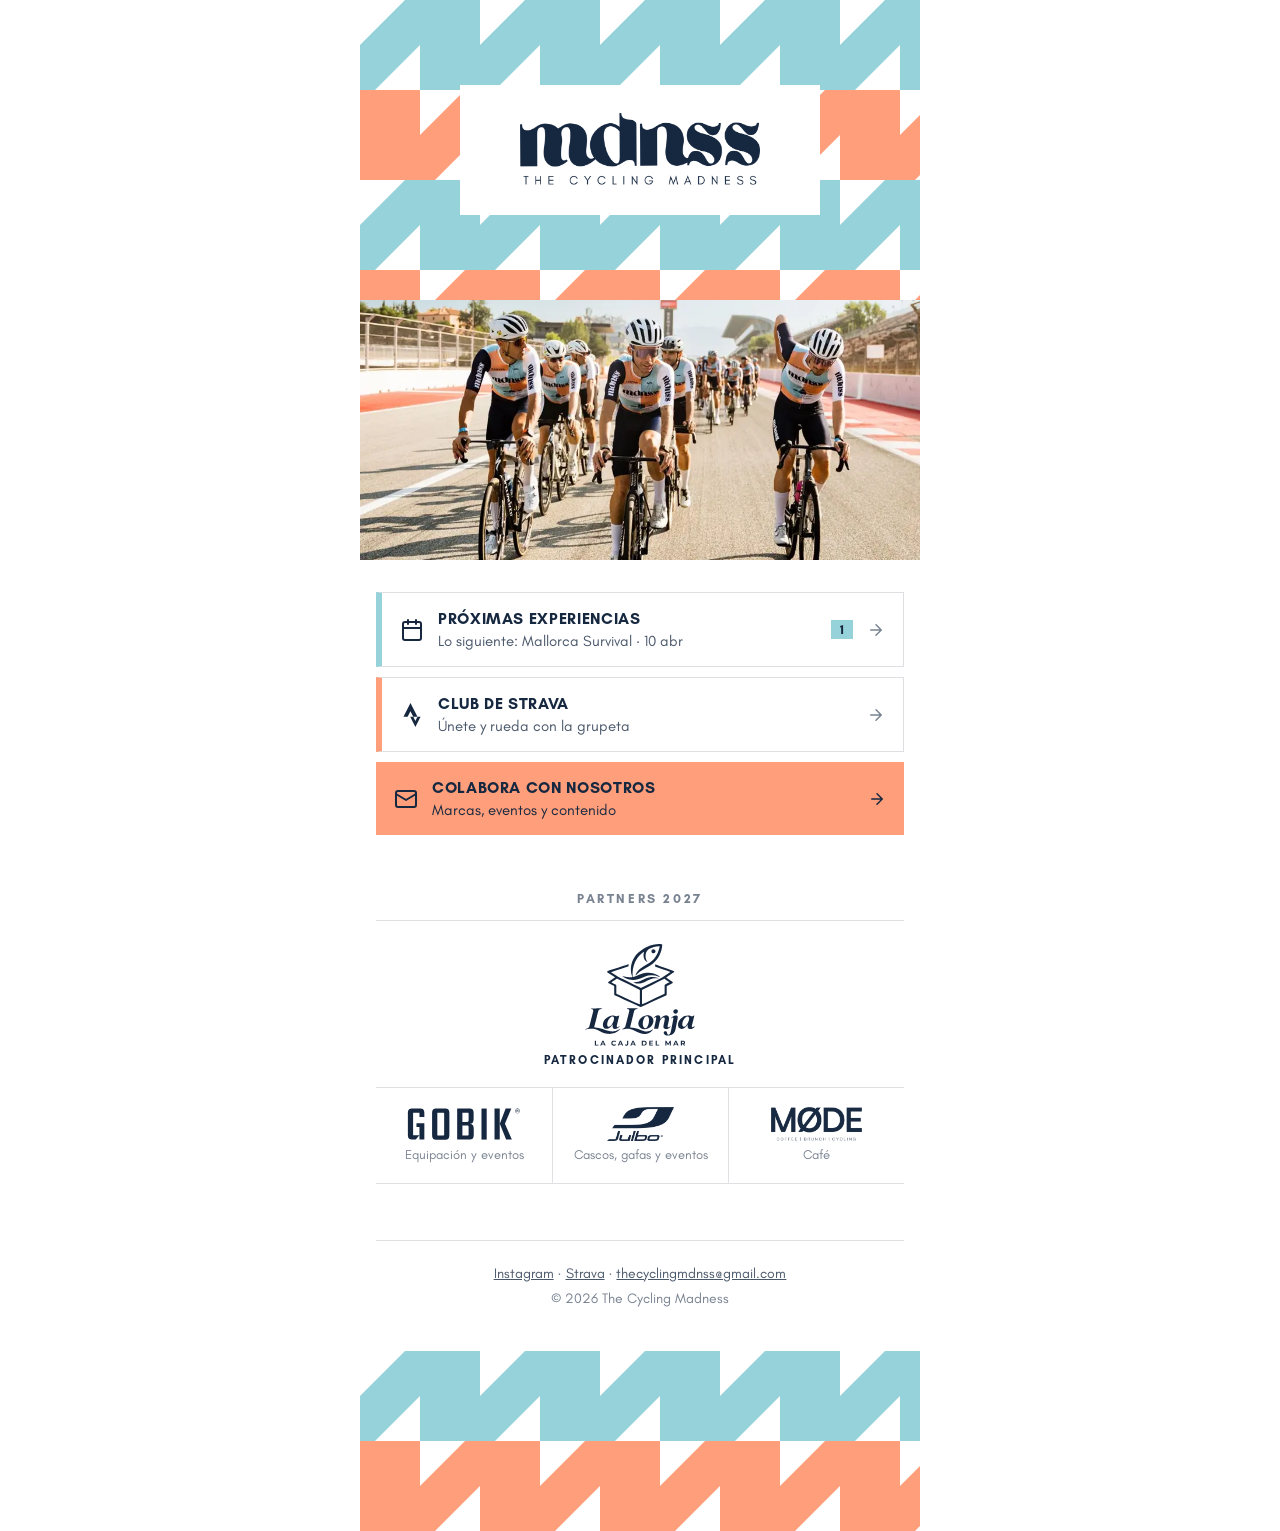
==== commit 6e61049b: "Use the M pattern large, as header and closing background Seamless tile (light blue and salmon bands" ====
--- a/index.html
+++ b/index.html
@@ -34,6 +34,7 @@
     </section>
 
     <footer id="footer"></footer>
+    <div class="page-end pattern" aria-hidden="true"></div>
   </main>
 
   <script src="data.js"></script>
--- a/style.css
+++ b/style.css
@@ -55,45 +55,62 @@
   padding: 0 16px 40px;
 }
 
-/* ---------- Kopf: Logo auf Weiß, Foto, darunter das M-Muster ---------- */
+/* ---------- Kopf: großes M-Muster als Hintergrund, Logo auf weißer Fläche ---------- */
 .hero {
   position: relative;
   margin: 0 -16px 32px;
 }
-.hero-brand { padding: 40px 24px 28px; text-align: center; }
-.hero .logo { width: 240px; max-width: 70%; height: auto; display: inline-block; }
+.pattern {
+  background: url("assets/m-pattern.svg") left top / 120px 180px repeat;
+}
+.hero-pattern {
+  display: flex;
+  align-items: center;
+  justify-content: center;
+  min-height: 300px;
+  padding: 48px 24px;
+  background: url("assets/m-pattern.svg") left top / 120px 180px repeat;
+}
+.logo-card {
+  background: var(--white);
+  padding: 28px 32px 26px;
+  text-align: center;
+  width: min(100%, 360px);
+}
+.hero .logo { width: 240px; max-width: 100%; height: auto; display: inline-block; }
 .hero h1 {
   font-weight: 700;
-  font-size: clamp(24px, 6.4vw, 30px);
+  font-size: clamp(22px, 6vw, 28px);
   line-height: 1.05;
   text-transform: uppercase;
   letter-spacing: 0.04em;
-  margin: 22px 0 0;
+  margin: 18px 0 0;
 }
 .hero-photo {
   display: block;
   width: 100%;
-  height: 280px;
+  height: 260px;
   object-fit: cover;
   object-position: center 40%;
 }
-.m-band {
-  display: block;
-  width: 100%;
-  height: 48px;
-  background: url("assets/m-band.svg") left top / auto 100% no-repeat;
-}
-
-.hero.compact .hero-brand { padding-top: 56px; }
+
+.hero.compact .hero-pattern { min-height: 220px; padding: 56px 24px 32px; }
 .hero.compact .logo { width: 150px; }
 .hero.compact .hero-photo { height: 150px; }
-.hero.compact .m-band { height: 36px; }
+
+/* Abschluss unten: das Muster noch einmal als Fläche */
+.page-end {
+  height: 180px;
+  margin: 40px -16px -40px;
+}
 
 .back {
   position: absolute;
   top: 16px;
   left: 16px;
   z-index: 1;
+  padding: 6px 12px;
+  background: var(--white);
   font-size: 13px;
   font-weight: 700;
   letter-spacing: 0.18em;
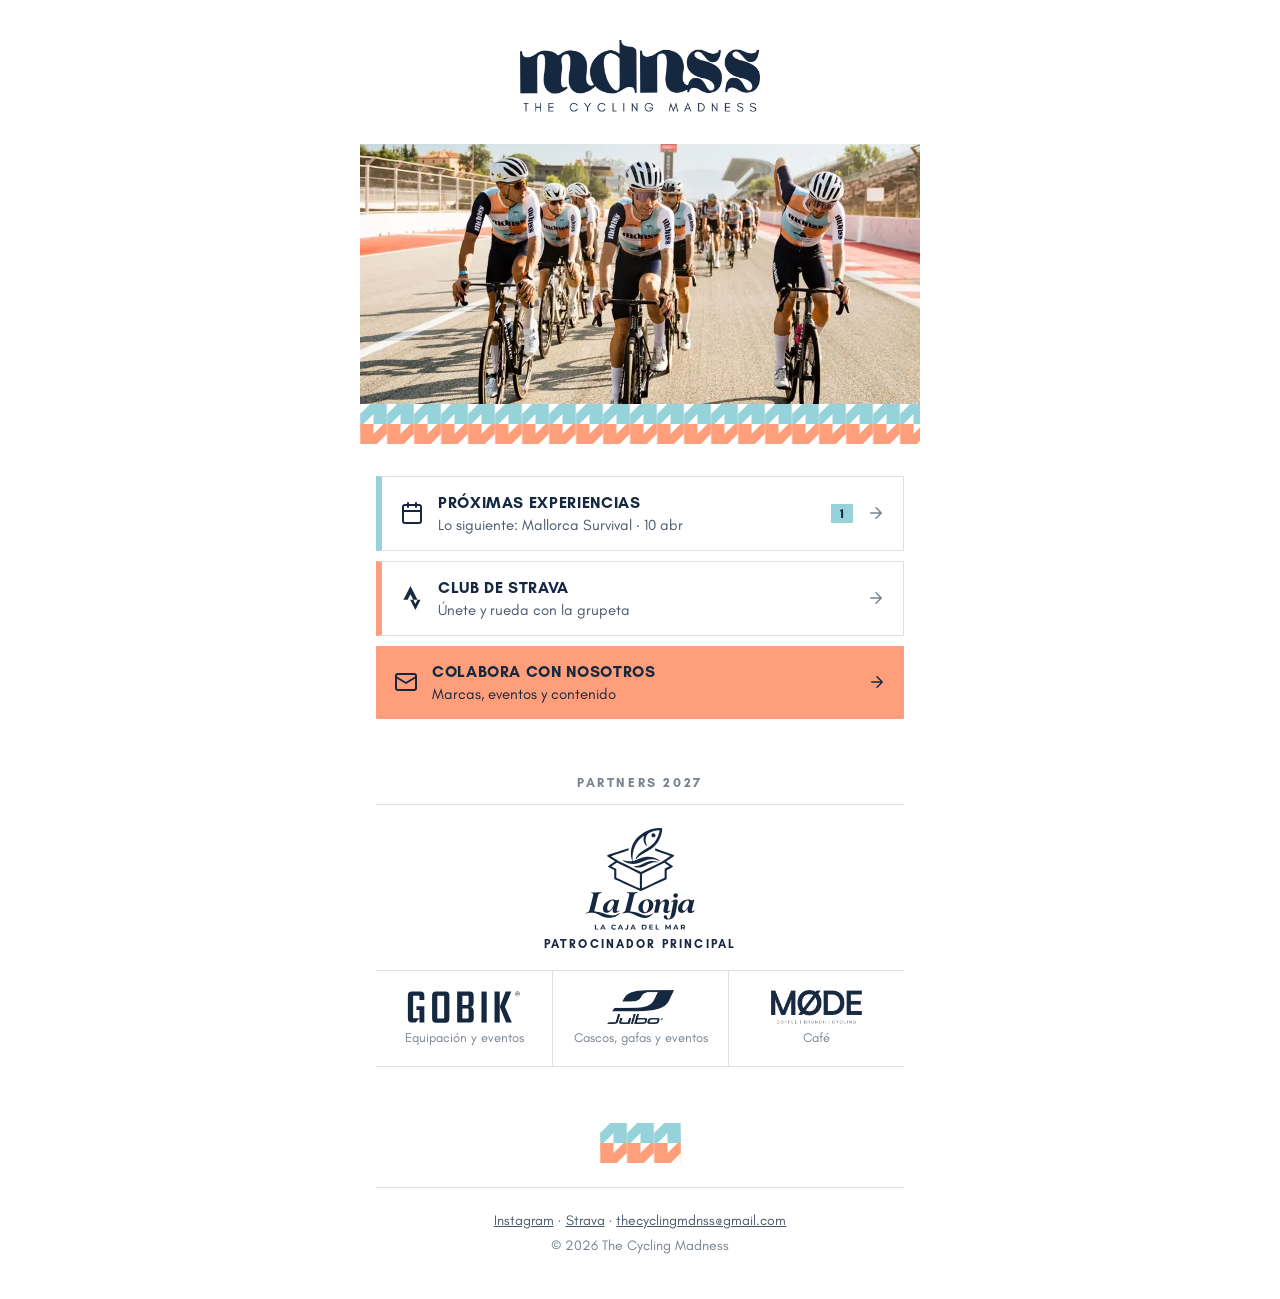
==== commit 0b6c5349: "Back to a clean white layout with the M pattern as a detail Logo on white, photo, a slim two-band M " ====
--- a/index.html
+++ b/index.html
@@ -33,8 +33,8 @@
       <div class="sponsors" id="sponsors"></div>
     </section>
 
+    <div class="m-mark" aria-hidden="true"></div>
     <footer id="footer"></footer>
-    <div class="page-end pattern" aria-hidden="true"></div>
   </main>
 
   <script src="data.js"></script>
--- a/style.css
+++ b/style.css
@@ -55,36 +55,20 @@
   padding: 0 16px 40px;
 }
 
-/* ---------- Kopf: großes M-Muster als Hintergrund, Logo auf weißer Fläche ---------- */
+/* ---------- Kopf: weiß und ruhig, das M-Muster nur als Detail ---------- */
 .hero {
   position: relative;
   margin: 0 -16px 32px;
 }
-.pattern {
-  background: url("assets/m-pattern.svg") left top / 120px 180px repeat;
-}
-.hero-pattern {
-  display: flex;
-  align-items: center;
-  justify-content: center;
-  min-height: 300px;
-  padding: 48px 24px;
-  background: url("assets/m-pattern.svg") left top / 120px 180px repeat;
-}
-.logo-card {
-  background: var(--white);
-  padding: 28px 32px 26px;
-  text-align: center;
-  width: min(100%, 360px);
-}
-.hero .logo { width: 240px; max-width: 100%; height: auto; display: inline-block; }
+.hero-brand { padding: 40px 24px 28px; text-align: center; }
+.hero .logo { width: 240px; max-width: 70%; height: auto; display: inline-block; }
 .hero h1 {
   font-weight: 700;
   font-size: clamp(22px, 6vw, 28px);
   line-height: 1.05;
   text-transform: uppercase;
   letter-spacing: 0.04em;
-  margin: 18px 0 0;
+  margin: 20px 0 0;
 }
 .hero-photo {
   display: block;
@@ -93,15 +77,20 @@
   object-fit: cover;
   object-position: center 40%;
 }
-
-.hero.compact .hero-pattern { min-height: 220px; padding: 56px 24px 32px; }
+.hero.compact .hero-brand { padding-top: 56px; }
 .hero.compact .logo { width: 150px; }
 .hero.compact .hero-photo { height: 150px; }
 
-/* Abschluss unten: das Muster noch einmal als Fläche */
-.page-end {
-  height: 180px;
-  margin: 40px -16px -40px;
+/* M-Detail: zwei Bänder des Trikot-Musters, schmal */
+.m-detail {
+  height: 40px;
+  background: url("assets/m-pattern.svg") left top / 27px 40px repeat-x;
+}
+.m-mark {
+  width: 81px;
+  height: 40px;
+  margin: 56px auto 0;
+  background: url("assets/m-pattern.svg") left top / 27px 40px repeat-x;
 }
 
 .back {
@@ -109,8 +98,6 @@
   top: 16px;
   left: 16px;
   z-index: 1;
-  padding: 6px 12px;
-  background: var(--white);
   font-size: 13px;
   font-weight: 700;
   letter-spacing: 0.18em;
@@ -377,7 +364,7 @@
 
 /* ---------- Footer ---------- */
 footer {
-  margin-top: 56px;
+  margin-top: 24px;
   padding-top: 20px;
   border-top: 1px solid var(--line);
   color: var(--text-faint);
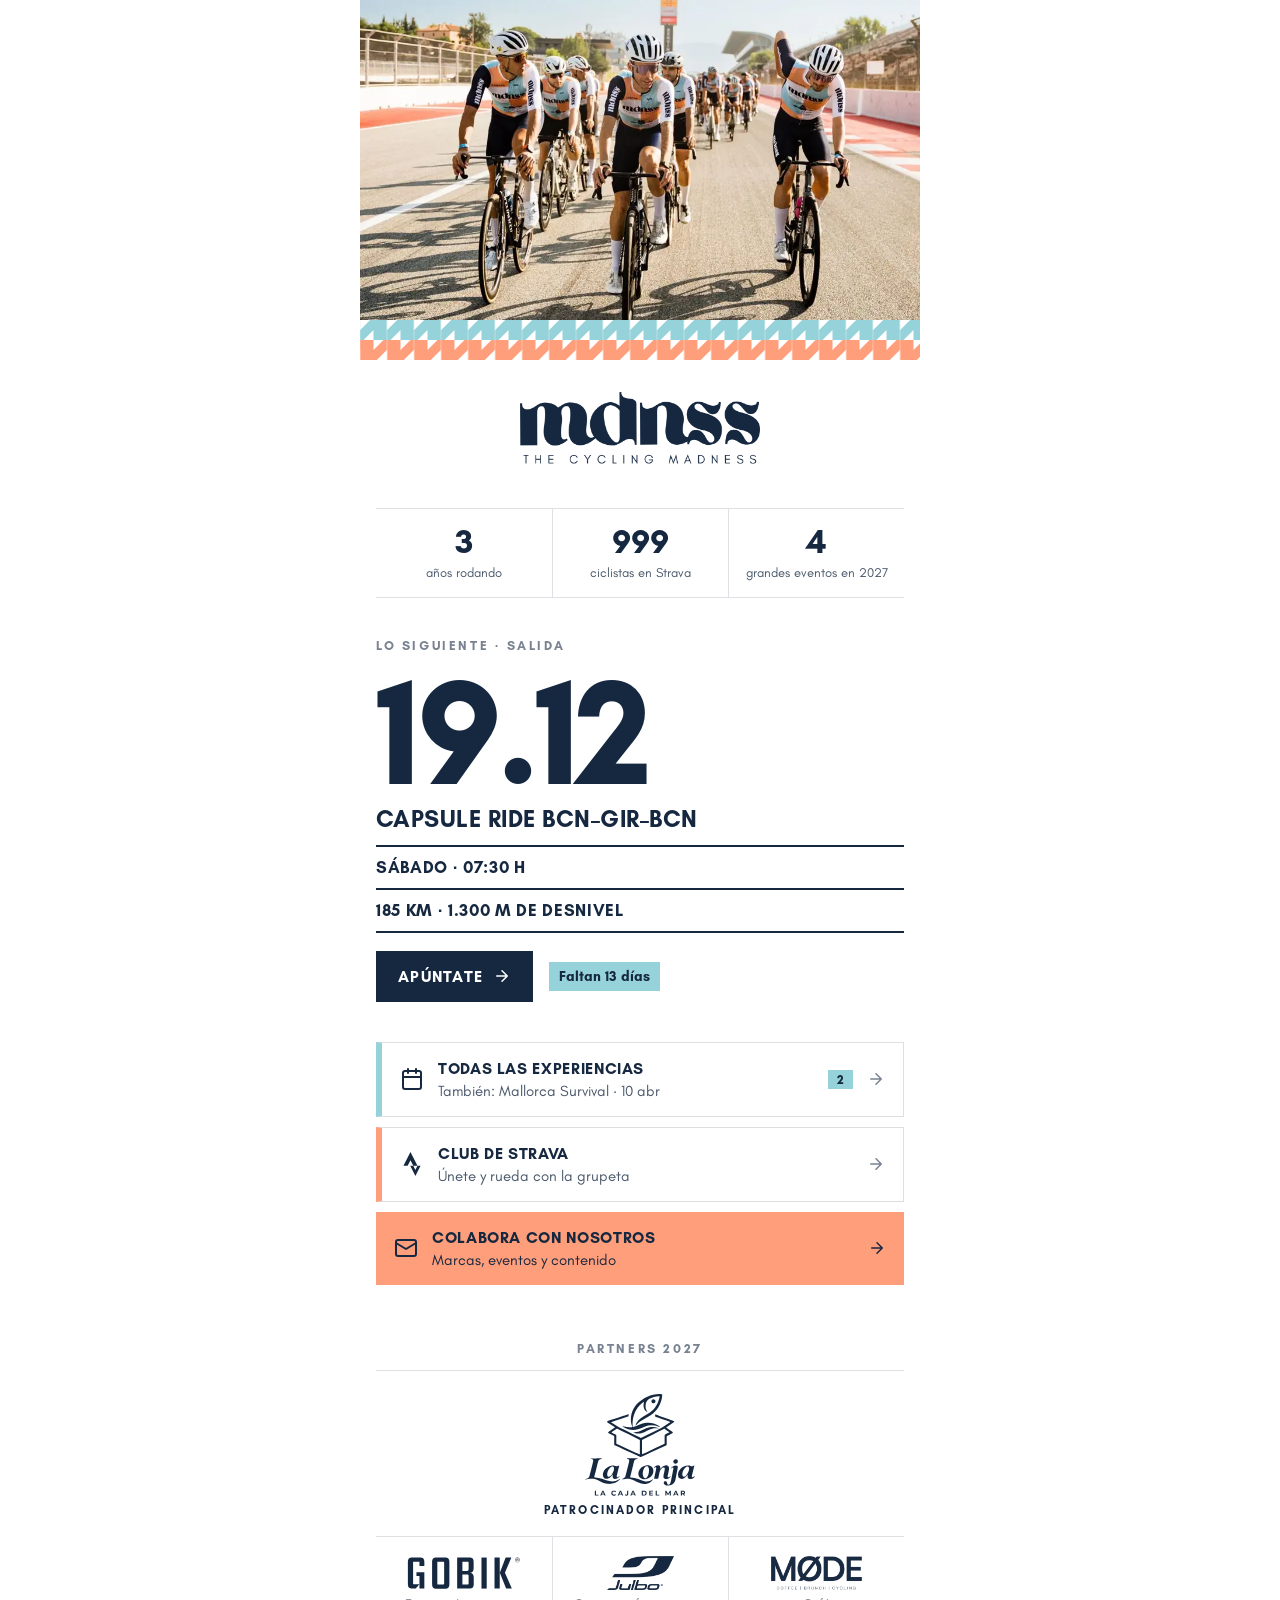
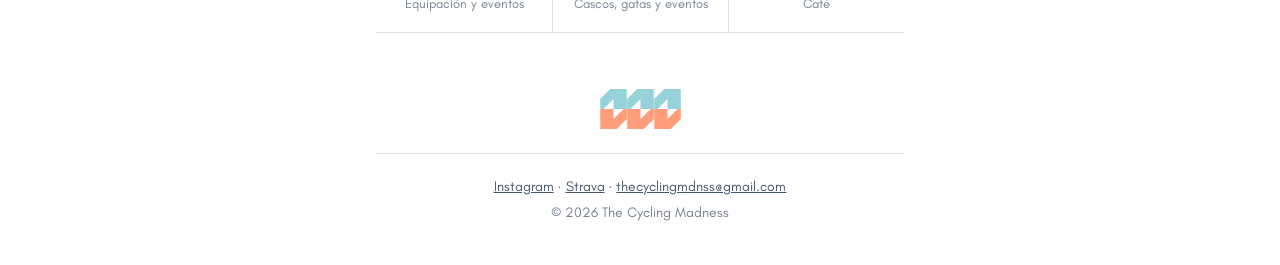
==== commit 459c6477: "Add stats bar, big next-date block, route line and moving M - Photo first, then the M strip and the " ====
--- a/index.html
+++ b/index.html
@@ -26,6 +26,10 @@
   <main class="wrap">
     <header class="hero" id="hero"></header>
 
+    <div class="stats" id="stats"></div>
+
+    <section class="next" id="next" aria-label="Próxima experiencia"></section>
+
     <nav class="links" id="links" aria-label="Enlaces"></nav>
 
     <section class="section" aria-labelledby="sponsors-title">
--- a/style.css
+++ b/style.css
@@ -77,9 +77,11 @@
   object-fit: cover;
   object-position: center 40%;
 }
-.hero.compact .hero-brand { padding-top: 56px; }
+.hero-brand { padding: 32px 24px 8px; }
+.hero.compact .hero-brand { padding-top: 28px; }
 .hero.compact .logo { width: 150px; }
 .hero.compact .hero-photo { height: 150px; }
+.hero-photo { height: 320px; object-position: center 45%; }
 
 /* M-Detail: zwei Bänder des Trikot-Musters, schmal */
 .m-detail {
@@ -98,6 +100,8 @@
   top: 16px;
   left: 16px;
   z-index: 1;
+  padding: 8px 12px;
+  background: var(--white);
   font-size: 13px;
   font-weight: 700;
   letter-spacing: 0.18em;
@@ -105,6 +109,94 @@
   text-decoration: none;
 }
 .back:hover { text-decoration: underline; }
+
+/* ---------- Zahlen-Leiste ---------- */
+.stats {
+  display: grid;
+  grid-template-columns: repeat(3, 1fr);
+  border-top: 1px solid var(--line);
+  border-bottom: 1px solid var(--line);
+  margin-bottom: 40px;
+}
+.stat { padding: 16px 6px; text-align: center; }
+.stat + .stat { border-left: 1px solid var(--line); }
+.stat .value { display: block; font-weight: 700; font-size: 34px; line-height: 1; }
+.stat .label { display: block; margin-top: 6px; font-size: 13px; line-height: 1.25; color: var(--text-soft); }
+
+/* ---------- Nächstes Erlebnis: großer Datumsblock ---------- */
+.next { position: relative; margin-bottom: 40px; }
+.kicker {
+  margin: 0;
+  font-size: 13px;
+  font-weight: 700;
+  letter-spacing: 0.2em;
+  text-transform: uppercase;
+  color: var(--text-faint);
+}
+.big-date {
+  font-weight: 700;
+  font-size: clamp(96px, 30vw, 150px);
+  line-height: 0.85;
+  letter-spacing: -0.03em;
+  margin: 14px 0 12px;
+}
+.next-title {
+  margin: 0 0 12px;
+  font-size: 24px;
+  line-height: 1.1;
+  text-transform: uppercase;
+  letter-spacing: 0.02em;
+}
+.next-facts {
+  display: flex;
+  flex-direction: column;
+  border-top: 2px solid var(--navy);
+}
+.next-facts span {
+  padding: 10px 0;
+  border-bottom: 2px solid var(--navy);
+  font-weight: 700;
+  font-size: 17px;
+  text-transform: uppercase;
+  letter-spacing: 0.04em;
+}
+.next-actions {
+  display: flex;
+  align-items: center;
+  gap: 16px;
+  flex-wrap: wrap;
+  margin-top: 18px;
+}
+.cta {
+  display: inline-flex;
+  align-items: center;
+  gap: 10px;
+  padding: 16px 22px;
+  background: var(--navy);
+  color: var(--white);
+  font-weight: 700;
+  font-size: 16px;
+  letter-spacing: 0.08em;
+  text-transform: uppercase;
+  text-decoration: none;
+}
+.cta svg { width: 18px; height: 18px; }
+.cta:hover { background: var(--salmon); color: var(--navy); }
+.countdown {
+  background: var(--light-blue);
+  padding: 6px 10px;
+  font-weight: 700;
+  font-size: 14px;
+}
+.next-route {
+  position: absolute;
+  right: 0;
+  top: 34px;
+  width: 42%;
+  max-width: 200px;
+  opacity: 0.9;
+}
+.card-route { display: block; width: 100%; max-width: 220px; margin-top: 18px; }
 
 /* ---------- Link-Buttons ---------- */
 .links { display: flex; flex-direction: column; gap: 10px; }
@@ -311,6 +403,7 @@
   color: var(--navy);
   align-self: flex-start;
 }
+.accent-white .event-date { color: var(--white); }
 .event-date .day { display: block; font-weight: 700; font-size: 28px; line-height: 1.1; }
 .event-date .month { display: block; font-size: 12px; font-weight: 700; text-transform: uppercase; letter-spacing: 0.14em; }
 .event-date .year { display: block; font-size: 12px; }
